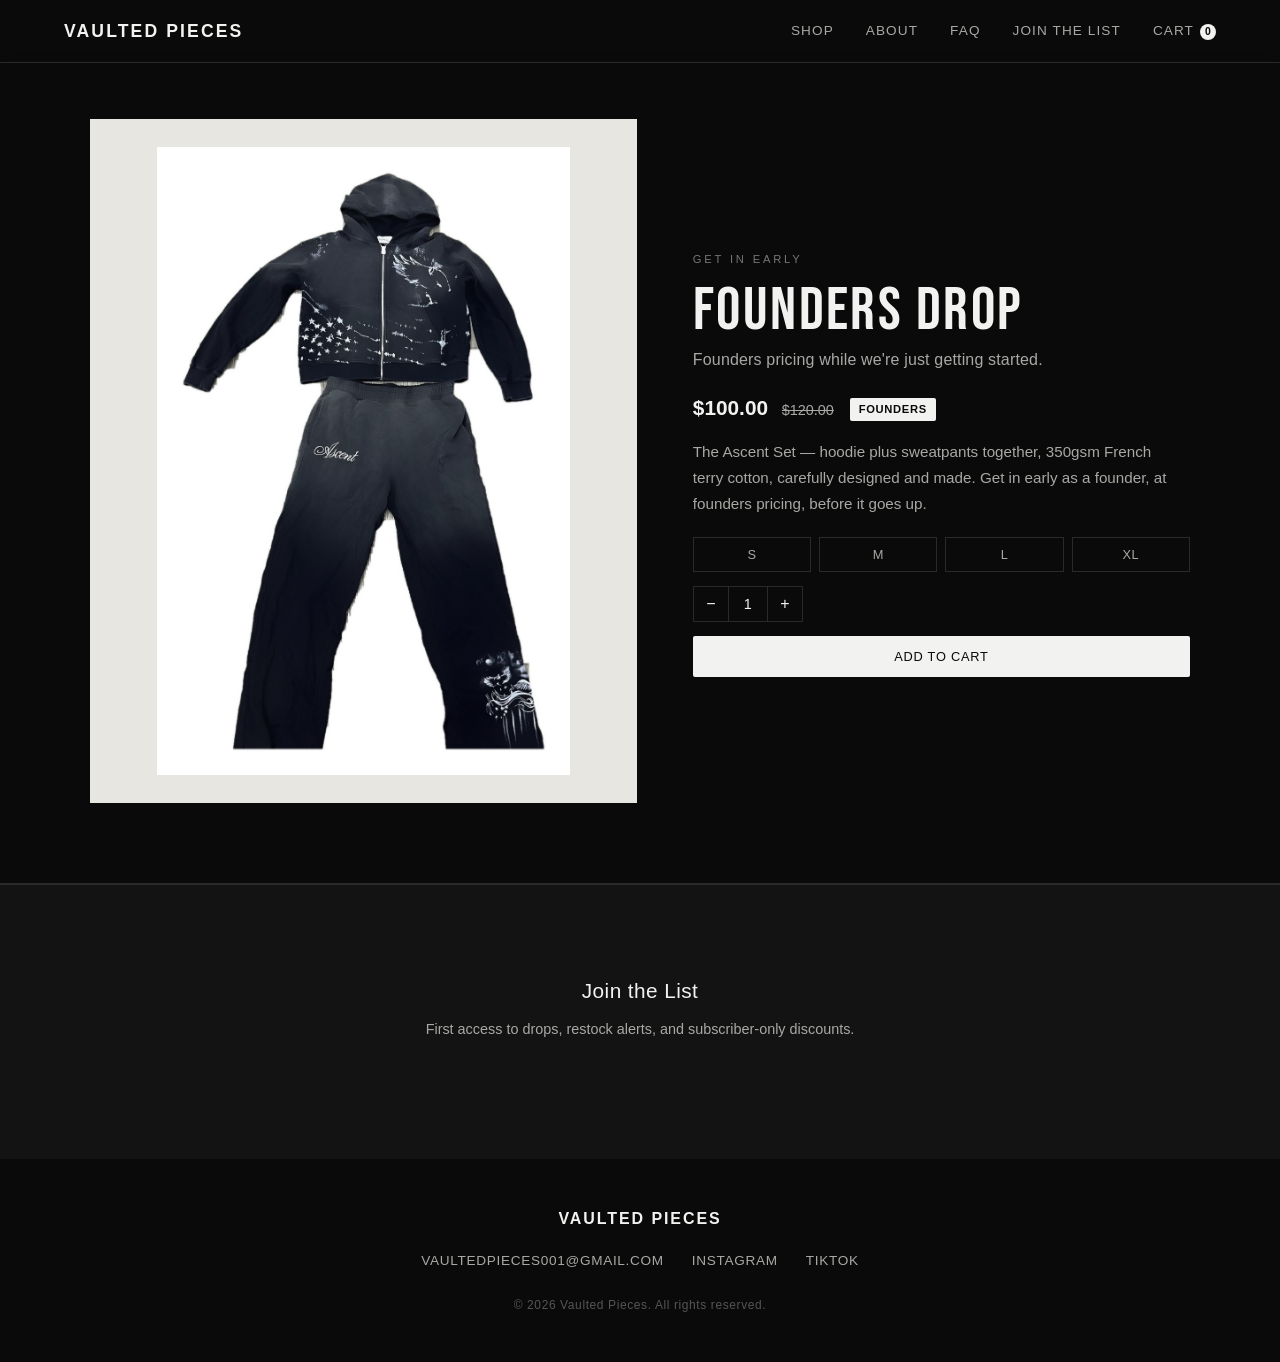
==== index.html @ 2cd69fd6 "Use Bebas Neue display font for the Founders Drop heading" ====
<!DOCTYPE html>
<html lang="en">
<head>
<meta charset="UTF-8">
<meta name="viewport" content="width=device-width, initial-scale=1.0">
<title>Vaulted Pieces — Midnight Drop</title>
<meta name="description" content="Founders Drop — get in early at founders pricing. The Ascent Set: hoodie plus sweatpants, 350gsm French terry cotton, carefully designed and made.">
<meta name="robots" content="noindex">
<link rel="icon" type="image/svg+xml" href="data:image/svg+xml,%3Csvg xmlns='http://www.w3.org/2000/svg' viewBox='0 0 32 32'%3E%3Crect width='32' height='32' fill='%230a0a0a'/%3E%3Ctext x='16' y='22' font-family='Helvetica,Arial,sans-serif' font-size='14' font-weight='800' fill='%23f2f2f0' text-anchor='middle'%3EVP%3C/text%3E%3C/svg%3E">
<meta property="og:type" content="website">
<meta property="og:title" content="Vaulted Pieces — Midnight Drop">
<meta property="og:description" content="Founders Drop — get in early at founders pricing. The Ascent Set: 350gsm French terry cotton.">
<meta property="og:image" content="https://vaultedpieces.org/images/midnight-set.jpg">
<meta property="og:url" content="https://vaultedpieces.org/">
<meta name="twitter:card" content="summary_large_image">
<meta name="twitter:title" content="Vaulted Pieces — Midnight Drop">
<meta name="twitter:description" content="Founders Drop — get in early at founders pricing.">
<meta name="twitter:image" content="https://vaultedpieces.org/images/midnight-set.jpg">
<link rel="preconnect" href="https://fonts.googleapis.com">
<link rel="preconnect" href="https://fonts.gstatic.com" crossorigin>
<link href="https://fonts.googleapis.com/css2?family=Bebas+Neue&display=swap" rel="stylesheet">
<link rel="stylesheet" href="style.css">
<script async type="text/javascript" src="https://static.klaviyo.com/onsite/js/klaviyo.js?company_id=Yq5fAq"></script>
</head>
<body>

<header class="site-header">
  <div class="header-inner">
    <a href="index.html" class="logo">VAULTED&nbsp;PIECES</a>
    <div class="header-right">
      <nav class="main-nav" id="mainNav">
        <a href="index.html#buy">Shop</a>
        <a href="about.html">About</a>
        <a href="faq.html">FAQ</a>
        <a href="index.html#signup">Join the List</a>
      </nav>
      <a href="cart.html" class="cart-link">Cart<span class="cart-count" id="cartCount" hidden>0</span></a>
      <button class="nav-toggle" id="navToggle" aria-label="Toggle menu">☰</button>
    </div>
  </div>
</header>

<section class="product-hero" id="buy">
  <div class="product-hero-inner">
    <div class="product-hero-image">
      <img src="images/midnight-set.jpg" alt="Founders Drop — Ascent Set">
    </div>
    <div class="product-hero-info">
      <span class="eyebrow">Get In Early</span>
      <h1>Founders Drop</h1>
      <p class="hero-sub">Founders pricing while we're just getting started.</p>
      <p class="price">$100.00 <span class="strike">$120.00</span> <span class="badge-inline">Founders</span></p>
      <p class="desc">The Ascent Set — hoodie plus sweatpants together, 350gsm French terry cotton, carefully designed and made. Get in early as a founder, at founders pricing, before it goes up.</p>
      <div class="variant-picker" data-product="midnight-set">
        <div class="size-options">
          <button type="button" class="size-btn" data-size="S">S</button>
          <button type="button" class="size-btn" data-size="M">M</button>
          <button type="button" class="size-btn" data-size="L">L</button>
          <button type="button" class="size-btn" data-size="XL">XL</button>
        </div>
        <div class="qty-picker">
          <button type="button" class="qty-btn" data-action="decrease" aria-label="Decrease quantity">−</button>
          <input type="number" class="qty-input" value="1" min="1" max="10" readonly>
          <button type="button" class="qty-btn" data-action="increase" aria-label="Increase quantity">+</button>
        </div>
        <button type="button" class="btn btn-shop add-cart-btn">Add to Cart</button>
      </div>
    </div>
  </div>
</section>

<section class="signup" id="signup">
  <div class="signup-inner">
    <h2>Join the List</h2>
    <p>First access to drops, restock alerts, and subscriber-only discounts.</p>
  </div>
</section>

<footer class="site-footer" id="contact">
  <div class="footer-inner">
    <div class="footer-brand">VAULTED PIECES</div>
    <div class="footer-links">
      <a href="mailto:vaultedpieces001@gmail.com">vaultedpieces001@gmail.com</a>
      <a href="https://instagram.com/vaulted.pieces" target="_blank" rel="noopener">Instagram</a>
      <a href="https://tiktok.com/@vaulted1pieces" target="_blank" rel="noopener">TikTok</a>
    </div>
    <p class="footer-note">© 2026 Vaulted Pieces. All rights reserved.</p>
  </div>
</footer>

<script src="script.js"></script>
</body>
</html>
---- style.css ----
:root {
  --bg: #0a0a0a;
  --bg-alt: #131313;
  --fg: #f2f2f0;
  --fg-dim: #a8a8a4;
  --line: #2a2a2a;
  --accent: #ffffff;
}

* { margin: 0; padding: 0; box-sizing: border-box; }

/* Password gate + launch countdown */
.gate-overlay {
  position: fixed;
  inset: 0;
  z-index: 9999;
  background: var(--bg);
  display: flex;
  align-items: center;
  justify-content: center;
  padding: 24px;
}

.gate-modal {
  max-width: 420px;
  width: 100%;
  text-align: center;
}

.gate-logo {
  font-weight: 800;
  letter-spacing: 0.12em;
  font-size: 1.1rem;
  color: var(--fg);
  margin-bottom: 40px;
}

.gate-eyebrow {
  font-size: 0.7rem;
  letter-spacing: 0.25em;
  text-transform: uppercase;
  color: #777;
  margin-bottom: 20px;
}

.gate-countdown {
  display: flex;
  justify-content: center;
  gap: 20px;
  margin-bottom: 40px;
}

.gate-countdown > div {
  display: flex;
  flex-direction: column;
  align-items: center;
}

.gate-countdown span {
  font-size: 2rem;
  font-weight: 500;
  color: var(--fg);
  font-variant-numeric: tabular-nums;
}

.gate-countdown small {
  font-size: 0.7rem;
  letter-spacing: 0.08em;
  text-transform: uppercase;
  color: #777;
  margin-top: 4px;
}

.gate-form {
  display: flex;
  gap: 12px;
}

.gate-form input {
  flex: 1;
  background: transparent;
  border: 1px solid var(--line);
  color: var(--fg);
  padding: 13px 16px;
  font-size: 0.9rem;
  font-family: inherit;
}

.gate-form input:focus {
  outline: none;
  border-color: #666;
}

.gate-form .btn-primary { margin-top: 0; white-space: nowrap; }

.gate-error {
  margin-top: 16px;
  font-size: 0.85rem;
  color: #e5484d;
}

@media (max-width: 480px) {
  .gate-countdown { gap: 12px; }
  .gate-countdown span { font-size: 1.5rem; }
  .gate-form { flex-direction: column; }
}

html { scroll-behavior: smooth; }

body {
  background: var(--bg);
  color: var(--fg);
  font-family: 'Helvetica Neue', Arial, sans-serif;
  line-height: 1.5;
}

a { color: inherit; text-decoration: none; }

img { max-width: 100%; display: block; }

/* Header */
.site-header {
  position: sticky;
  top: 0;
  z-index: 100;
  background: rgba(10, 10, 10, 0.9);
  backdrop-filter: blur(6px);
  border-bottom: 1px solid var(--line);
}

.header-inner {
  max-width: 1200px;
  margin: 0 auto;
  padding: 18px 24px;
  display: flex;
  align-items: center;
  justify-content: space-between;
}

.logo {
  font-weight: 800;
  letter-spacing: 0.12em;
  font-size: 1.1rem;
}

.header-right {
  display: flex;
  align-items: center;
  gap: 32px;
}

.main-nav {
  display: flex;
  gap: 32px;
}

.main-nav a {
  font-size: 0.85rem;
  letter-spacing: 0.08em;
  text-transform: uppercase;
  color: var(--fg-dim);
  transition: color 0.2s ease;
}

.main-nav a:hover { color: var(--fg); }

.cart-link {
  position: relative;
  font-size: 0.85rem;
  letter-spacing: 0.08em;
  text-transform: uppercase;
  color: var(--fg-dim);
  transition: color 0.2s ease;
}

.cart-link:hover { color: var(--fg); }

.cart-count {
  display: inline-flex;
  align-items: center;
  justify-content: center;
  min-width: 16px;
  height: 16px;
  padding: 0 4px;
  margin-left: 6px;
  border-radius: 50%;
  background: var(--fg);
  color: #0a0a0a;
  font-size: 0.65rem;
  font-weight: 700;
  letter-spacing: 0;
  text-transform: none;
}

.nav-toggle {
  display: none;
  background: none;
  border: none;
  color: var(--fg);
  font-size: 1.4rem;
  cursor: pointer;
}

/* Hero */
.eyebrow {
  display: inline-block;
  font-size: 0.7rem;
  letter-spacing: 0.25em;
  text-transform: uppercase;
  color: #777;
  margin-bottom: 14px;
}

.hero-sub {
  margin-top: 6px;
  margin-bottom: 20px;
  color: var(--fg-dim);
  font-size: 1rem;
  letter-spacing: 0.01em;
}

.btn {
  display: inline-block;
  padding: 13px 30px;
  font-size: 0.8rem;
  letter-spacing: 0.06em;
  text-transform: uppercase;
  font-weight: 500;
  border-radius: 2px;
  cursor: pointer;
  transition: transform 0.15s ease, opacity 0.15s ease;
}

.btn:hover { transform: translateY(-2px); }

.btn-primary {
  background: var(--accent);
  color: #0a0a0a;
  margin-top: 32px;
}

.btn-shop {
  background: transparent;
  border: 1px solid var(--fg);
  color: var(--fg);
  width: 100%;
  text-align: center;
  margin-top: 20px;
}

.btn-shop:hover { background: var(--fg); color: #0a0a0a; }

/* Shop section */
.shop {
  max-width: 1200px;
  margin: 0 auto;
  padding: 100px 24px;
}

.product-grid {
  display: grid;
  grid-template-columns: repeat(auto-fit, minmax(300px, 1fr));
  gap: 32px;
}

.product-card {
  background: var(--bg-alt);
  border: 1px solid var(--line);
  display: flex;
  flex-direction: column;
  position: relative;
  transition: border-color 0.2s ease;
}

.product-card:hover { border-color: #4a4a4a; }

.product-card.featured { border-color: #555; }

.product-image {
  aspect-ratio: 4 / 5;
  background: #e8e6e1;
  display: flex;
  align-items: center;
  justify-content: center;
  border-bottom: 1px solid var(--line);
  overflow: hidden;
  padding: 20px;
}

.product-image img {
  width: 100%;
  height: 100%;
  object-fit: contain;
}

.product-info {
  padding: 24px;
  display: flex;
  flex-direction: column;
  flex: 1;
}

.badge {
  position: absolute;
  top: 16px;
  right: 16px;
  background: var(--fg);
  color: #0a0a0a;
  font-size: 0.7rem;
  font-weight: 800;
  letter-spacing: 0.06em;
  text-transform: uppercase;
  padding: 4px 10px;
  border-radius: 2px;
}

.product-info h3 {
  font-size: 1.05rem;
  letter-spacing: 0.01em;
  font-weight: 500;
  margin-bottom: 8px;
}

.price {
  font-size: 1rem;
  font-weight: 500;
  margin-bottom: 12px;
}

.price .strike {
  font-size: 0.9rem;
  font-weight: 400;
  color: var(--fg-dim);
  text-decoration: line-through;
  margin-left: 8px;
}

.desc {
  color: var(--fg-dim);
  font-size: 0.9rem;
  flex: 1;
}

.sizes {
  margin-top: 16px;
  font-size: 0.8rem;
  letter-spacing: 0.08em;
  text-transform: uppercase;
  color: var(--fg-dim);
}

/* Variant picker (size + quantity + buy) */
.variant-picker {
  margin-top: 20px;
}

.size-options {
  display: flex;
  gap: 8px;
  margin-bottom: 14px;
}

.size-btn {
  flex: 1;
  padding: 9px 0;
  background: transparent;
  border: 1px solid var(--line);
  color: var(--fg-dim);
  font-family: inherit;
  font-size: 0.8rem;
  letter-spacing: 0.04em;
  cursor: pointer;
  transition: border-color 0.15s ease, color 0.15s ease, background 0.15s ease;
}

.size-btn:hover { border-color: #666; color: var(--fg); }

.size-btn.active {
  background: var(--fg);
  border-color: var(--fg);
  color: #0a0a0a;
}

.qty-picker {
  display: flex;
  align-items: center;
  border: 1px solid var(--line);
  width: fit-content;
  margin-bottom: 14px;
}

.qty-btn {
  background: transparent;
  border: none;
  color: var(--fg);
  width: 34px;
  height: 34px;
  font-size: 1rem;
  cursor: pointer;
  font-family: inherit;
}

.qty-btn:hover { background: rgba(255,255,255,0.06); }

.qty-input {
  width: 40px;
  text-align: center;
  background: transparent;
  border: none;
  border-left: 1px solid var(--line);
  border-right: 1px solid var(--line);
  color: var(--fg);
  font-family: inherit;
  font-size: 0.9rem;
  height: 34px;
  -moz-appearance: textfield;
}

.qty-input::-webkit-outer-spin-button,
.qty-input::-webkit-inner-spin-button {
  -webkit-appearance: none;
  margin: 0;
}

.add-cart-btn {
  width: 100%;
  border: none;
  background: var(--fg);
  color: #0a0a0a;
  font-family: inherit;
  margin-top: 0;
}

.add-cart-btn:hover { background: #d8d8d5; }

.add-cart-btn.is-disabled {
  opacity: 0.5;
  cursor: not-allowed;
}

.variant-status {
  margin-top: 10px;
  font-size: 0.8rem;
  color: #999;
}

/* Page header (Shop / About / FAQ) */
.page-head {
  max-width: 1200px;
  margin: 0 auto;
  padding: 72px 24px 40px;
  text-align: center;
}

.page-head h1 {
  font-size: 1.8rem;
  font-weight: 500;
  letter-spacing: 0.03em;
}

.page-head p {
  color: #777;
  margin-top: 10px;
  font-size: 0.85rem;
}

/* Product hero (home) — the buy box, front and center */
.product-hero {
  border-bottom: 1px solid var(--line);
  padding: 56px 24px 80px;
}

.product-hero-inner {
  max-width: 1100px;
  margin: 0 auto;
  display: grid;
  grid-template-columns: 1.1fr 1fr;
  gap: 56px;
  align-items: center;
}

.product-hero-image {
  aspect-ratio: 4 / 5;
  background: #e8e6e1;
  display: flex;
  align-items: center;
  justify-content: center;
  padding: 28px;
}

.product-hero-image img {
  width: 100%;
  height: 100%;
  object-fit: contain;
}

.product-hero-info {
  position: relative;
}

.product-hero-info h1 {
  font-family: 'Bebas Neue', 'Helvetica Neue', Arial, sans-serif;
  font-size: clamp(2.6rem, 6vw, 3.8rem);
  font-weight: 400;
  letter-spacing: 0.04em;
  line-height: 1;
}

.product-hero-info .price {
  font-size: 1.3rem;
  font-weight: 600;
}

.badge-inline {
  display: inline-block;
  background: var(--fg);
  color: #0a0a0a;
  font-size: 0.7rem;
  font-weight: 800;
  letter-spacing: 0.06em;
  text-transform: uppercase;
  padding: 3px 9px;
  border-radius: 2px;
  margin-left: 10px;
  vertical-align: middle;
}

.product-hero-info .desc {
  color: var(--fg-dim);
  font-size: 0.95rem;
  line-height: 1.7;
  margin: 16px 0 8px;
  max-width: 480px;
}

.btn-link {
  display: inline-block;
  margin-top: 16px;
  font-size: 0.85rem;
  color: var(--fg-dim);
  letter-spacing: 0.02em;
  border-bottom: 1px solid var(--line);
  padding-bottom: 2px;
}

.btn-link:hover { color: var(--fg); border-color: var(--fg); }

/* SMS Signup */
.signup {
  border-top: 1px solid var(--line);
  background: var(--bg-alt);
  padding: 90px 24px;
  text-align: center;
}

.signup-inner {
  max-width: 480px;
  margin: 0 auto;
}

.signup h2 {
  font-size: 1.3rem;
  font-weight: 500;
  letter-spacing: 0.02em;
  margin-bottom: 12px;
}

.signup > .signup-inner > p {
  color: var(--fg-dim);
  font-size: 0.9rem;
  line-height: 1.6;
  margin-bottom: 28px;
}

/* About page */
.about-page {
  padding: 20px 24px 100px;
}

.about-inner {
  max-width: 640px;
  margin: 0 auto;
}

.about-inner p {
  color: var(--fg-dim);
  font-size: 1rem;
  line-height: 1.8;
  margin-bottom: 20px;
}

.about-inner p:last-child { margin-bottom: 0; }

/* FAQ page */
.faq-page {
  padding: 20px 24px 100px;
}

.faq-inner {
  max-width: 680px;
  margin: 0 auto;
}

.faq-item {
  border-bottom: 1px solid var(--line);
  padding: 20px 0;
}

.faq-item summary {
  cursor: pointer;
  font-size: 0.95rem;
  font-weight: 500;
  list-style: none;
  position: relative;
  padding-right: 24px;
}

.faq-item summary::-webkit-details-marker { display: none; }

.faq-item summary::after {
  content: "+";
  position: absolute;
  right: 0;
  top: 0;
  color: var(--fg-dim);
}

.faq-item[open] summary::after { content: "–"; }

.faq-item p {
  color: var(--fg-dim);
  font-size: 0.9rem;
  line-height: 1.7;
  margin-top: 14px;
}

/* Cart page */
.cart-page {
  max-width: 800px;
  margin: 0 auto;
  padding: 20px 24px 100px;
}

.cart-empty {
  text-align: center;
  padding: 60px 24px;
  color: var(--fg-dim);
}

.cart-empty p { margin-bottom: 16px; }

.cart-items {
  display: flex;
  flex-direction: column;
  gap: 24px;
  margin-bottom: 32px;
}

.cart-item {
  display: grid;
  grid-template-columns: 100px 1fr auto;
  gap: 20px;
  align-items: start;
  border-bottom: 1px solid var(--line);
  padding-bottom: 24px;
}

.cart-item-image {
  width: 100px;
  aspect-ratio: 4 / 5;
  object-fit: contain;
  background: #e8e6e1;
}

.cart-item-info h3 {
  font-size: 1rem;
  font-weight: 500;
  margin-bottom: 6px;
}

.cart-item-size {
  font-size: 0.85rem;
  color: var(--fg-dim);
  margin-bottom: 4px;
}

.cart-item-price {
  font-size: 0.9rem;
  color: var(--fg-dim);
  margin-bottom: 12px;
}

.cart-item-info .qty-picker {
  margin-bottom: 12px;
}

.cart-remove {
  background: none;
  border: none;
  color: #777;
  font-size: 0.8rem;
  text-decoration: underline;
  cursor: pointer;
  font-family: inherit;
  padding: 0;
}

.cart-remove:hover { color: var(--fg); }

.cart-item-total {
  font-size: 0.95rem;
  font-weight: 500;
  white-space: nowrap;
}

.cart-summary {
  text-align: right;
  border-top: 1px solid var(--line);
  padding-top: 24px;
}

.cart-subtotal {
  font-size: 1.1rem;
  font-weight: 500;
  margin-bottom: 16px;
}

.cart-summary .btn-primary {
  margin-top: 0;
}

@media (max-width: 560px) {
  .cart-item {
    grid-template-columns: 80px 1fr;
  }

  .cart-item-total {
    grid-column: 2;
  }
}

/* Footer */
.site-footer {
  padding: 48px 24px;
}

.footer-inner {
  max-width: 1200px;
  margin: 0 auto;
  text-align: center;
}

.footer-brand {
  font-weight: 800;
  letter-spacing: 0.12em;
  margin-bottom: 20px;
}

.footer-links {
  display: flex;
  justify-content: center;
  gap: 28px;
  margin-bottom: 24px;
  font-size: 0.85rem;
  letter-spacing: 0.05em;
  text-transform: uppercase;
  color: var(--fg-dim);
}

.footer-links a:hover { color: var(--fg); }

.footer-note {
  color: #555;
  font-size: 0.75rem;
  letter-spacing: 0.05em;
}

/* Responsive */
@media (max-width: 720px) {
  .nav-toggle { display: block; }

  .header-right { gap: 16px; }

  .main-nav {
    position: absolute;
    top: 100%;
    left: 0;
    right: 0;
    background: var(--bg);
    border-bottom: 1px solid var(--line);
    flex-direction: column;
    padding: 16px 24px;
    gap: 16px;
    display: none;
  }

  .main-nav.open { display: flex; }

  .product-hero {
    padding: 24px 16px 40px;
  }

  .product-hero-inner {
    grid-template-columns: 1fr;
    gap: 20px;
  }

  .product-hero-image {
    max-width: 240px;
    margin: 0 auto;
    padding: 16px;
  }

  .product-hero-info h1 {
    font-size: 1.6rem;
  }

  .product-hero-info .price {
    font-size: 1.1rem;
  }

  .product-hero-info .desc {
    font-size: 0.85rem;
    margin: 10px 0 4px;
  }

  .size-btn {
    padding: 14px 0;
  }

  .qty-btn {
    width: 40px;
    height: 40px;
  }

  .qty-input {
    height: 40px;
  }
}
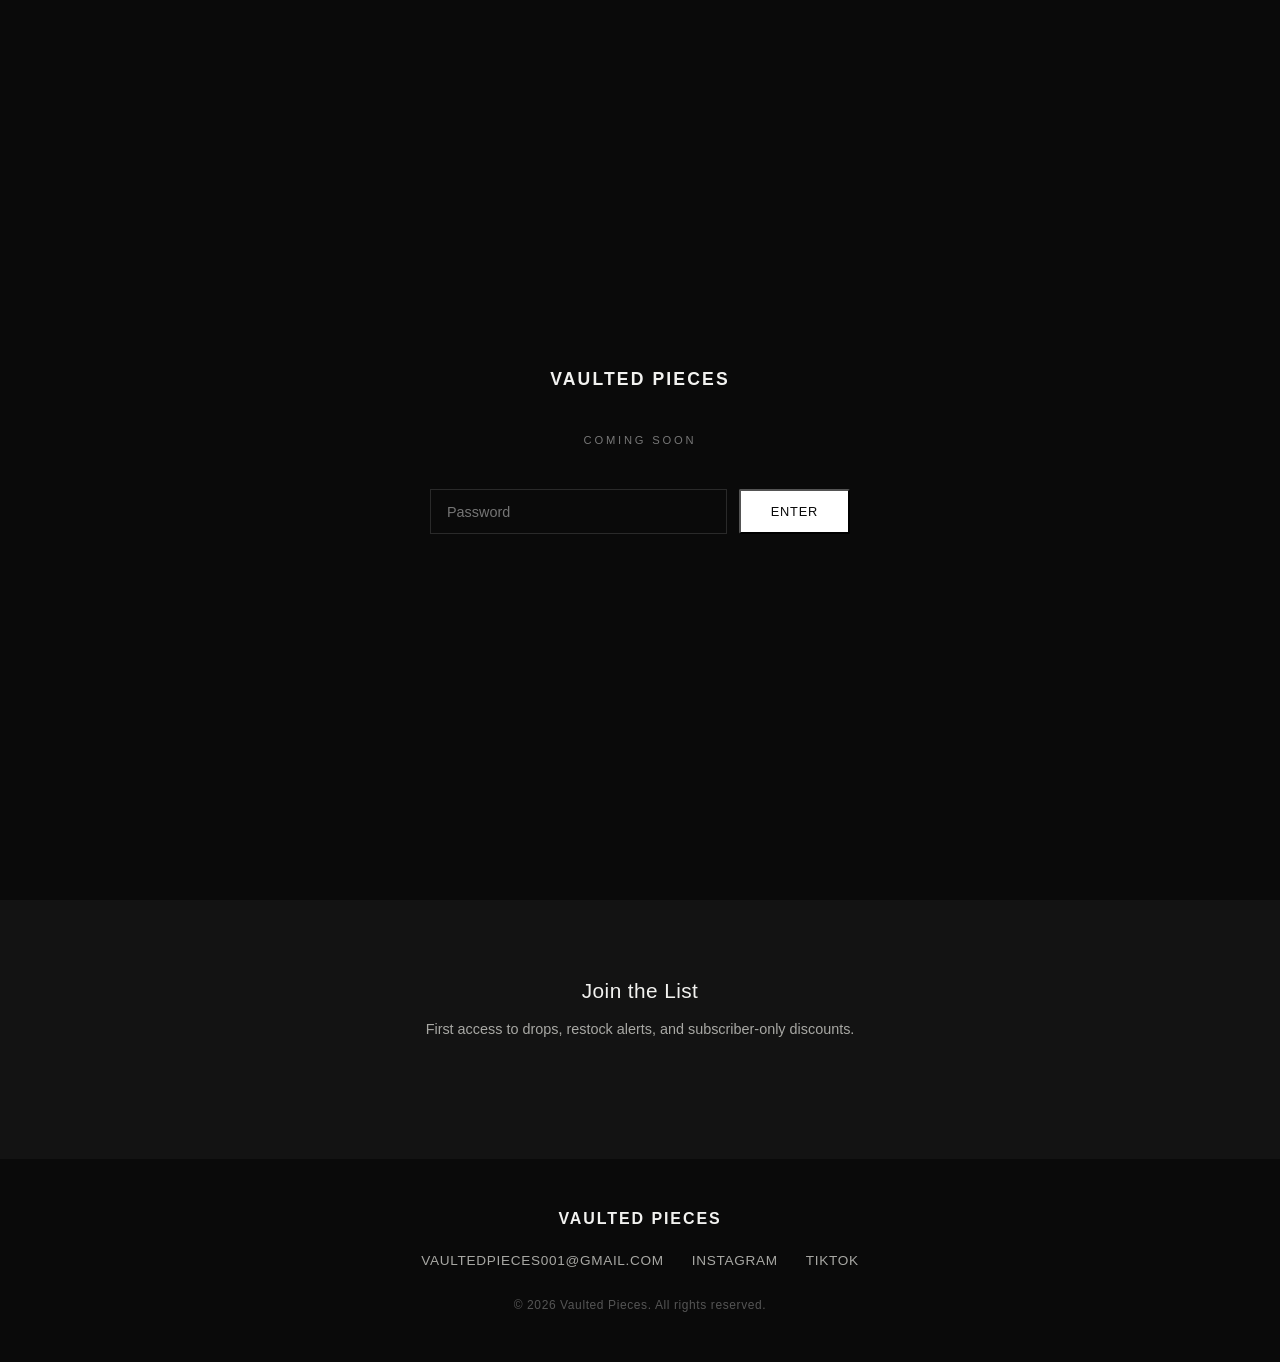
==== commit 94e2c03f: "Price update ($120/$140); QoL polish: cart badge bump, add-to-cart feedback, continue-shopping link," ====
--- a/index.html
+++ b/index.html
@@ -3,6 +3,7 @@
 <head>
 <meta charset="UTF-8">
 <meta name="viewport" content="width=device-width, initial-scale=1.0">
+<meta name="theme-color" content="#0a0a0a">
 <title>Vaulted Pieces — Midnight Drop</title>
 <meta name="description" content="Founders Drop — get in early at founders pricing. The Ascent Set: hoodie plus sweatpants, 350gsm French terry cotton, carefully designed and made.">
 <meta name="robots" content="noindex">
@@ -49,7 +50,7 @@
       <span class="eyebrow">Get In Early</span>
       <h1>Founders Drop</h1>
       <p class="hero-sub">Founders pricing while we're just getting started.</p>
-      <p class="price">$100.00 <span class="strike">$120.00</span> <span class="badge-inline">Founders</span></p>
+      <p class="price">$120.00 <span class="strike">$140.00</span> <span class="badge-inline">Founders</span></p>
       <p class="desc">The Ascent Set — hoodie plus sweatpants together, 350gsm French terry cotton, carefully designed and made. Get in early as a founder, at founders pricing, before it goes up.</p>
       <div class="variant-picker" data-product="midnight-set">
         <div class="size-options">
--- a/style.css
+++ b/style.css
@@ -9,6 +9,11 @@
 
 * { margin: 0; padding: 0; box-sizing: border-box; }
 
+:focus-visible {
+  outline: 2px solid var(--fg);
+  outline-offset: 2px;
+}
+
 /* Password gate + launch countdown */
 .gate-overlay {
   position: fixed;
@@ -40,35 +45,7 @@
   letter-spacing: 0.25em;
   text-transform: uppercase;
   color: #777;
-  margin-bottom: 20px;
-}
-
-.gate-countdown {
-  display: flex;
-  justify-content: center;
-  gap: 20px;
   margin-bottom: 40px;
-}
-
-.gate-countdown > div {
-  display: flex;
-  flex-direction: column;
-  align-items: center;
-}
-
-.gate-countdown span {
-  font-size: 2rem;
-  font-weight: 500;
-  color: var(--fg);
-  font-variant-numeric: tabular-nums;
-}
-
-.gate-countdown small {
-  font-size: 0.7rem;
-  letter-spacing: 0.08em;
-  text-transform: uppercase;
-  color: #777;
-  margin-top: 4px;
 }
 
 .gate-form {
@@ -97,11 +74,15 @@
   margin-top: 16px;
   font-size: 0.85rem;
   color: #e5484d;
+  animation: fadeIn 0.2s ease;
+}
+
+@keyframes fadeIn {
+  from { opacity: 0; }
+  to { opacity: 1; }
 }
 
 @media (max-width: 480px) {
-  .gate-countdown { gap: 12px; }
-  .gate-countdown span { font-size: 1.5rem; }
   .gate-form { flex-direction: column; }
 }
 
@@ -192,6 +173,16 @@
   text-transform: none;
 }
 
+.cart-count.bump {
+  animation: cartBump 0.35s ease;
+}
+
+@keyframes cartBump {
+  0% { transform: scale(1); }
+  40% { transform: scale(1.4); }
+  100% { transform: scale(1); }
+}
+
 .nav-toggle {
   display: none;
   background: none;
@@ -429,9 +420,15 @@
   color: #0a0a0a;
   font-family: inherit;
   margin-top: 0;
+  transition: background 0.15s ease, opacity 0.15s ease;
 }
 
 .add-cart-btn:hover { background: #d8d8d5; }
+
+.add-cart-btn.is-added {
+  background: #4ade80;
+  color: #0a0a0a;
+}
 
 .add-cart-btn.is-disabled {
   opacity: 0.5;
@@ -729,6 +726,11 @@
   margin-top: 0;
 }
 
+.cart-continue {
+  display: block;
+  margin-top: 16px;
+}
+
 @media (max-width: 560px) {
   .cart-item {
     grid-template-columns: 80px 1fr;
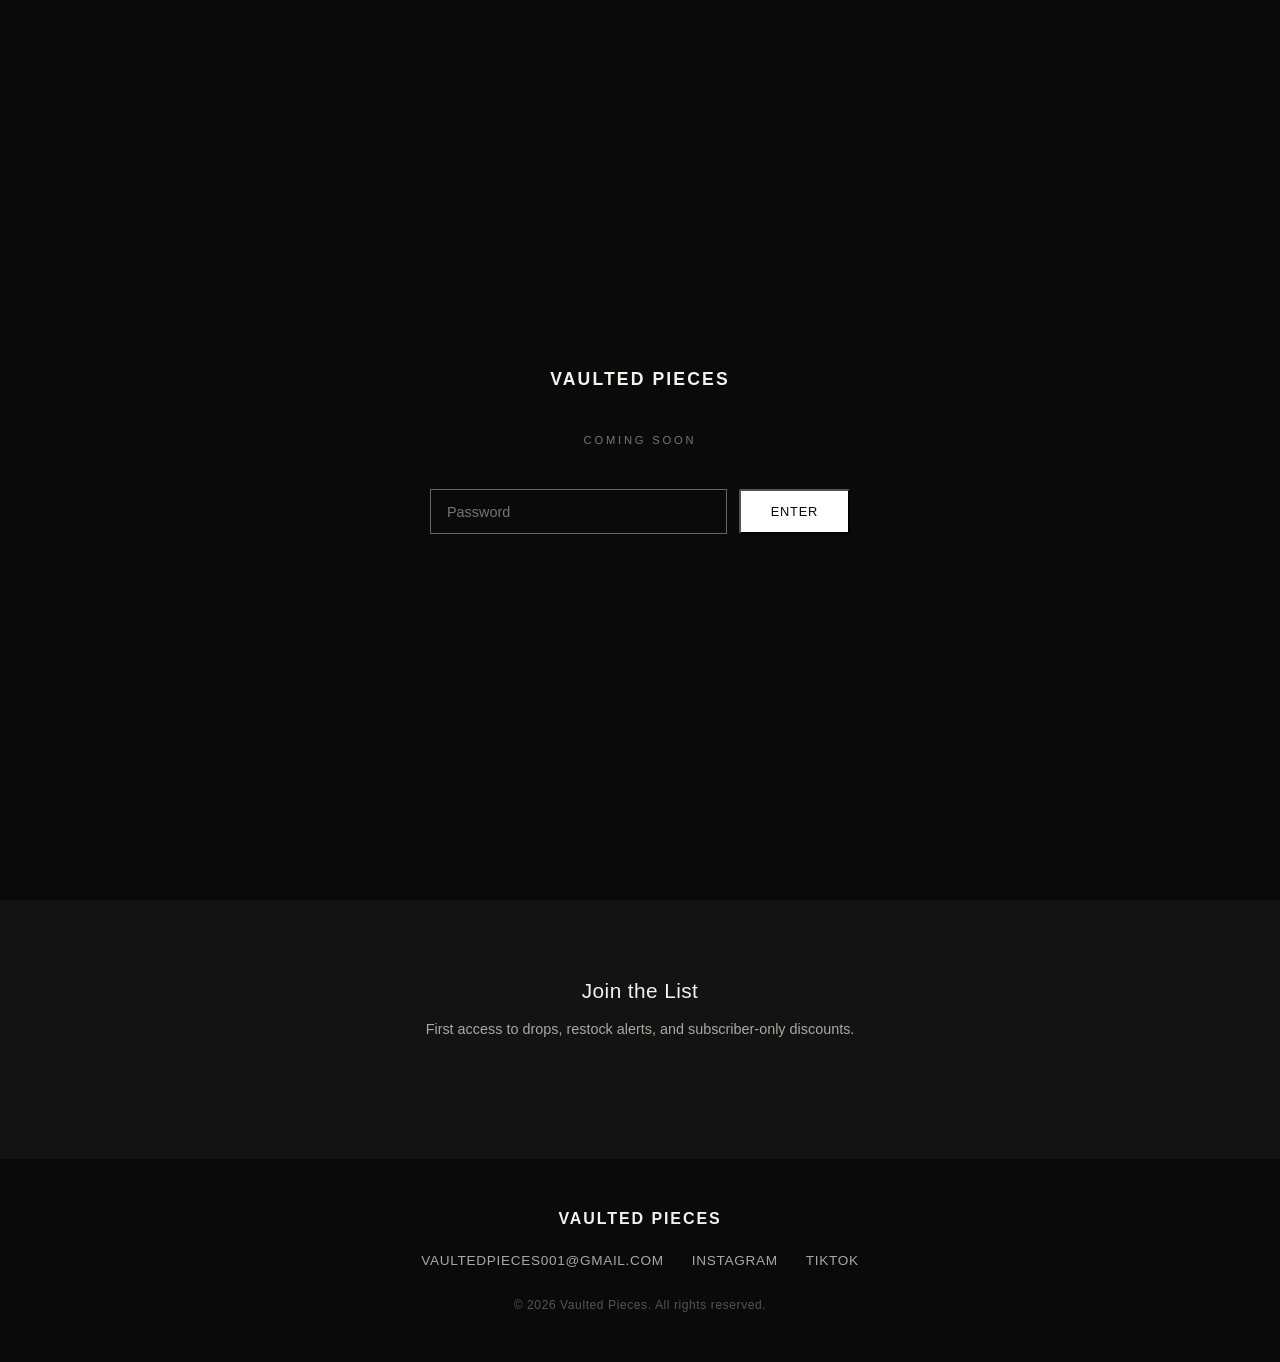
==== commit 289188cc: "More QoL: localStorage resilience, qty button disabled states, cart item links, trust line, skip-to-" ====
--- a/index.html
+++ b/index.html
@@ -24,6 +24,7 @@
 <script async type="text/javascript" src="https://static.klaviyo.com/onsite/js/klaviyo.js?company_id=Yq5fAq"></script>
 </head>
 <body>
+<a href="#buy" class="skip-link">Skip to content</a>
 
 <header class="site-header">
   <div class="header-inner">
@@ -61,10 +62,11 @@
         </div>
         <div class="qty-picker">
           <button type="button" class="qty-btn" data-action="decrease" aria-label="Decrease quantity">−</button>
-          <input type="number" class="qty-input" value="1" min="1" max="10" readonly>
+          <input type="number" class="qty-input" value="1" min="1" max="10" readonly aria-label="Quantity">
           <button type="button" class="qty-btn" data-action="increase" aria-label="Increase quantity">+</button>
         </div>
         <button type="button" class="btn btn-shop add-cart-btn">Add to Cart</button>
+        <p class="trust-line">🔒 Secure checkout via Shopify</p>
       </div>
     </div>
   </div>
--- a/style.css
+++ b/style.css
@@ -12,6 +12,33 @@
 :focus-visible {
   outline: 2px solid var(--fg);
   outline-offset: 2px;
+}
+
+@media (prefers-reduced-motion: reduce) {
+  *, *::before, *::after {
+    animation-duration: 0.001ms !important;
+    animation-iteration-count: 1 !important;
+    transition-duration: 0.001ms !important;
+    scroll-behavior: auto !important;
+  }
+}
+
+.skip-link {
+  position: absolute;
+  top: -100px;
+  left: 16px;
+  z-index: 10000;
+  background: var(--fg);
+  color: #0a0a0a;
+  padding: 10px 18px;
+  font-size: 0.85rem;
+  font-weight: 600;
+  text-decoration: none;
+  transition: top 0.15s ease;
+}
+
+.skip-link:focus {
+  top: 16px;
 }
 
 /* Password gate + launch countdown */
@@ -393,6 +420,12 @@
 
 .qty-btn:hover { background: rgba(255,255,255,0.06); }
 
+.qty-btn:disabled {
+  opacity: 0.3;
+  cursor: not-allowed;
+  background: transparent;
+}
+
 .qty-input {
   width: 40px;
   text-align: center;
@@ -430,6 +463,13 @@
   color: #0a0a0a;
 }
 
+.trust-line {
+  margin-top: 12px;
+  text-align: center;
+  font-size: 0.75rem;
+  color: #777;
+}
+
 .add-cart-btn.is-disabled {
   opacity: 0.5;
   cursor: not-allowed;
@@ -669,10 +709,18 @@
   background: #e8e6e1;
 }
 
+.cart-item-link {
+  display: block;
+  color: inherit;
+}
+
+.cart-item-link:hover h3 { color: var(--fg-dim); }
+
 .cart-item-info h3 {
   font-size: 1rem;
   font-weight: 500;
   margin-bottom: 6px;
+  transition: color 0.15s ease;
 }
 
 .cart-item-size {
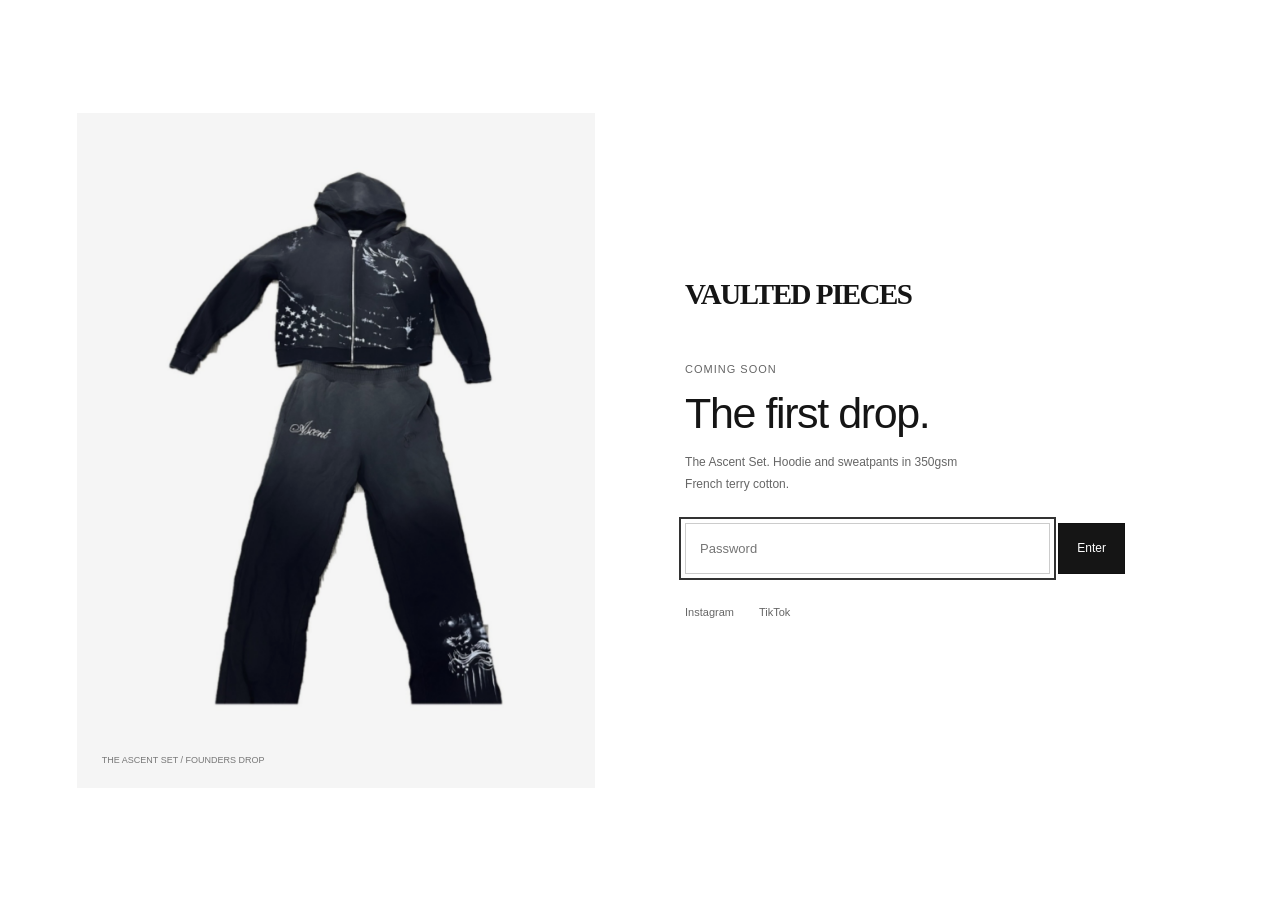
==== commit 7e759dbe: "Redesign all storefront pages and preserve prelaunch password gate" ====
--- a/index.html
+++ b/index.html
@@ -3,94 +3,73 @@
 <head>
 <meta charset="UTF-8">
 <meta name="viewport" content="width=device-width, initial-scale=1.0">
-<meta name="theme-color" content="#0a0a0a">
-<title>Vaulted Pieces — Midnight Drop</title>
+<meta name="theme-color" content="#ffffff">
+<title>The Ascent Set — Vaulted Pieces</title>
 <meta name="description" content="Founders Drop — get in early at founders pricing. The Ascent Set: hoodie plus sweatpants, 350gsm French terry cotton, carefully designed and made.">
 <meta name="robots" content="noindex">
 <link rel="icon" type="image/svg+xml" href="data:image/svg+xml,%3Csvg xmlns='http://www.w3.org/2000/svg' viewBox='0 0 32 32'%3E%3Crect width='32' height='32' fill='%230a0a0a'/%3E%3Ctext x='16' y='22' font-family='Helvetica,Arial,sans-serif' font-size='14' font-weight='800' fill='%23f2f2f0' text-anchor='middle'%3EVP%3C/text%3E%3C/svg%3E">
 <meta property="og:type" content="website">
-<meta property="og:title" content="Vaulted Pieces — Midnight Drop">
+<meta property="og:title" content="The Ascent Set — Vaulted Pieces">
 <meta property="og:description" content="Founders Drop — get in early at founders pricing. The Ascent Set: 350gsm French terry cotton.">
 <meta property="og:image" content="https://vaultedpieces.org/images/midnight-set.jpg">
 <meta property="og:url" content="https://vaultedpieces.org/">
 <meta name="twitter:card" content="summary_large_image">
-<meta name="twitter:title" content="Vaulted Pieces — Midnight Drop">
+<meta name="twitter:title" content="The Ascent Set — Vaulted Pieces">
 <meta name="twitter:description" content="Founders Drop — get in early at founders pricing.">
 <meta name="twitter:image" content="https://vaultedpieces.org/images/midnight-set.jpg">
-<link rel="preconnect" href="https://fonts.googleapis.com">
-<link rel="preconnect" href="https://fonts.gstatic.com" crossorigin>
-<link href="https://fonts.googleapis.com/css2?family=Bebas+Neue&display=swap" rel="stylesheet">
 <link rel="stylesheet" href="style.css">
+
 <script async type="text/javascript" src="https://static.klaviyo.com/onsite/js/klaviyo.js?company_id=Yq5fAq"></script>
+<style>html:not(.site-unlocked) body > :not(.gate-overlay):not(noscript){display:none!important}</style>
 </head>
-<body>
-<a href="#buy" class="skip-link">Skip to content</a>
-
-<header class="site-header">
-  <div class="header-inner">
-    <a href="index.html" class="logo">VAULTED&nbsp;PIECES</a>
-    <div class="header-right">
-      <nav class="main-nav" id="mainNav">
-        <a href="index.html#buy">Shop</a>
-        <a href="about.html">About</a>
-        <a href="faq.html">FAQ</a>
-        <a href="index.html#signup">Join the List</a>
-      </nav>
-      <a href="cart.html" class="cart-link">Cart<span class="cart-count" id="cartCount" hidden>0</span></a>
-      <button class="nav-toggle" id="navToggle" aria-label="Toggle menu">☰</button>
-    </div>
-  </div>
-</header>
-
-<section class="product-hero" id="buy">
-  <div class="product-hero-inner">
-    <div class="product-hero-image">
-      <img src="images/midnight-set.jpg" alt="Founders Drop — Ascent Set">
-    </div>
-    <div class="product-hero-info">
-      <span class="eyebrow">Get In Early</span>
-      <h1>Founders Drop</h1>
-      <p class="hero-sub">Founders pricing while we're just getting started.</p>
-      <p class="price">$120.00 <span class="strike">$140.00</span> <span class="badge-inline">Founders</span></p>
-      <p class="desc">The Ascent Set — hoodie plus sweatpants together, 350gsm French terry cotton, carefully designed and made. Get in early as a founder, at founders pricing, before it goes up.</p>
-      <div class="variant-picker" data-product="midnight-set">
-        <div class="size-options">
-          <button type="button" class="size-btn" data-size="S">S</button>
-          <button type="button" class="size-btn" data-size="M">M</button>
-          <button type="button" class="size-btn" data-size="L">L</button>
-          <button type="button" class="size-btn" data-size="XL">XL</button>
-        </div>
-        <div class="qty-picker">
-          <button type="button" class="qty-btn" data-action="decrease" aria-label="Decrease quantity">−</button>
-          <input type="number" class="qty-input" value="1" min="1" max="10" readonly aria-label="Quantity">
-          <button type="button" class="qty-btn" data-action="increase" aria-label="Increase quantity">+</button>
-        </div>
-        <button type="button" class="btn btn-shop add-cart-btn">Add to Cart</button>
-        <p class="trust-line">🔒 Secure checkout via Shopify</p>
-      </div>
-    </div>
-  </div>
+<body class="home">
+<noscript><div style="padding:80px 24px;text-align:center;font-family:Arial,sans-serif"><h1>VAULTED PIECES</h1><p>Coming soon. Enable JavaScript to enter the site password.</p></div></noscript><a href="#buy" class="skip-link">Skip to product</a><div class="announcement">Founders drop <span aria-hidden="true">—</span> The complete Ascent Set, $120</div>
+<header class="site-header"><div class="header-inner">
+ <button class="nav-toggle" id="navToggle" aria-label="Open menu" aria-controls="mainNav" aria-expanded="false"><span></span><span></span></button>
+ <nav class="main-nav" id="mainNav" aria-label="Main navigation"><a href="shop.html">Shop</a><a href="about.html">About</a><a href="faq.html">Help</a></nav>
+ <a href="index.html" class="logo" aria-label="Vaulted Pieces home">VAULTED PIECES</a>
+ <a href="cart.html" class="cart-link" data-open-bag>Bag <span aria-hidden="true">(</span><span id="cartCount">0</span><span aria-hidden="true">)</span></a>
+</div></header>
+<main id="main-content">
+<section class="product" id="buy" aria-labelledby="productTitle">
+ <div class="product-breadcrumb">Founders drop <span>/</span> Ascent</div>
+ <div class="mobile-product-title"><span>The Ascent Set</span><span>$120</span></div>
+ <div class="product-gallery" aria-label="Ascent Set photos">
+   <div class="gallery-track" id="galleryTrack">
+     <button class="gallery-image" data-zoom="images/midnight-set.jpg" data-photo-alt="Ascent Set, front view" aria-label="Zoom front view of the Ascent Set"><img src="images/midnight-set.jpg" alt="Front of the charcoal Ascent hoodie and sweatpants with white wing and star graphics" width="933" height="1420" fetchpriority="high"><span class="image-corner">Front</span><span class="zoom-icon" aria-hidden="true">+</span></button>
+     <button class="gallery-image" data-zoom="images/midnight-sweatpants.jpg" data-photo-alt="Ascent Set, back view" aria-label="Zoom back view of the Ascent Set"><img src="images/midnight-sweatpants.jpg" alt="Back of the Ascent Set showing the VP pocket monogram and leg graphic" width="1038" height="1460" loading="eager"><span class="image-corner">Back</span><span class="zoom-icon" aria-hidden="true">+</span></button>
+   </div>
+   <div class="gallery-nav"><div><button class="gallery-dot active" data-gallery-index="0" aria-label="Show front photo" aria-pressed="true"></button><button class="gallery-dot" data-gallery-index="1" aria-label="Show back photo" aria-pressed="false"></button></div><span>Tap image to zoom</span></div>
+ </div>
+ <div class="product-info">
+   <p class="eyebrow">Founders drop</p><h1 id="productTitle">The Ascent Set</h1>
+   <p class="product-subtitle">Zip hoodie &amp; sweatpants</p>
+   <div class="price-line"><span>$120.00</span><s aria-label="Regular price 140 dollars">$140.00</s><span class="price-note">Founders price</span></div>
+   <p class="product-description">A full zip hoodie and matching sweatpants in 350gsm French terry cotton. Wing and star graphics, Ascent embroidery, and the VP monogram.</p>
+   <p class="color-label"><span class="color-swatch" aria-hidden="true"></span>Midnight <span>/ Charcoal</span></p>
+   <div class="variant-picker" data-product="midnight-set" id="sizePicker">
+     <div class="picker-label"><span>Size <strong id="selectedSize"></strong></span><button type="button" class="text-button" id="sizeHelp">Sizing help</button></div>
+     <div class="size-options" role="group" aria-label="Select set size"><button type="button" class="size-btn" data-size="S" aria-pressed="false">S</button><button type="button" class="size-btn" data-size="M" aria-pressed="false">M</button><button type="button" class="size-btn" data-size="L" aria-pressed="false">L</button><button type="button" class="size-btn" data-size="XL" aria-pressed="false">XL</button></div>
+     <p class="set-note">One size selection for both pieces.</p>
+     <div class="purchase-row"><div class="qty-picker" role="group" aria-label="Quantity"><button class="qty-btn" data-action="decrease" aria-label="Decrease quantity">−</button><input class="qty-input" type="number" min="1" max="10" value="1" readonly aria-label="Quantity"><button class="qty-btn" data-action="increase" aria-label="Increase quantity">+</button></div><button class="add-cart-btn" type="button">Add to bag <span>— $120</span></button></div>
+     <p class="variant-status" role="status" hidden></p>
+     <p class="checkout-note">Secure checkout through Shopify</p>
+   </div>
+   <div class="product-facts">
+     <details open><summary>Product details</summary><ul><li>Hoodie and sweatpants included</li><li>350gsm French terry cotton</li><li>Original wing, star, and cloud graphics</li><li>Embroidered detailing and VP monogram</li></ul></details>
+     <details><summary>Care instructions</summary><p>Wash cold, inside out. Avoid high heat when drying.</p></details>
+     <details><summary>Ordering &amp; returns</summary><p>All sales are final. If your order arrives damaged or incorrect, email <a href="mailto:vaultedpieces001@gmail.com">vaultedpieces001@gmail.com</a>.</p><p>For delivery questions before ordering, <a href="mailto:vaultedpieces001@gmail.com?subject=Ascent%20Set%20delivery%20question">get in touch</a>.</p></details>
+   </div>
+ </div>
 </section>
-
-<section class="signup" id="signup">
-  <div class="signup-inner">
-    <h2>Join the List</h2>
-    <p>First access to drops, restock alerts, and subscriber-only discounts.</p>
-  </div>
-</section>
-
-<footer class="site-footer" id="contact">
-  <div class="footer-inner">
-    <div class="footer-brand">VAULTED PIECES</div>
-    <div class="footer-links">
-      <a href="mailto:vaultedpieces001@gmail.com">vaultedpieces001@gmail.com</a>
-      <a href="https://instagram.com/vaulted.pieces" target="_blank" rel="noopener">Instagram</a>
-      <a href="https://tiktok.com/@vaulted1pieces" target="_blank" rel="noopener">TikTok</a>
-    </div>
-    <p class="footer-note">© 2026 Vaulted Pieces. All rights reserved.</p>
-  </div>
-</footer>
-
-<script src="script.js"></script>
-</body>
-</html>
+<section class="detail-section" aria-labelledby="detailTitle"><div class="section-heading"><h2 id="detailTitle">A closer look</h2><span>The Ascent Set</span></div><div class="detail-grid">
+ <figure><button class="detail-photo detail-wing" data-zoom="images/midnight-set.jpg" data-photo-alt="Ascent Set front: wing and star artwork" aria-label="Inspect wing and star artwork"><img src="images/midnight-set.jpg" alt="Close-up view of the white wing and star artwork on the hoodie" loading="lazy"></button><figcaption><span>01 / The artwork</span><p>Wings, stars, and clouds across the set.</p></figcaption></figure>
+ <figure><button class="detail-photo detail-ascent" data-zoom="images/midnight-set.jpg" data-photo-alt="Ascent Set front: embroidered Ascent lettering" aria-label="Inspect Ascent embroidery"><img src="images/midnight-set.jpg" alt="Close-up view of the embroidered Ascent lettering on the sweatpants" loading="lazy"></button><figcaption><span>02 / The embroidery</span><p>Ascent lettering. Finished in thread.</p></figcaption></figure>
+ <figure><button class="detail-photo detail-monogram" data-zoom="images/midnight-sweatpants.jpg" data-photo-alt="Ascent Set back: VP monogram" aria-label="Inspect the VP monogram"><img src="images/midnight-sweatpants.jpg" alt="Close-up view of the VP monogram on the back pocket" loading="lazy"></button><figcaption><span>03 / The signature</span><p>The VP monogram on the back pocket.</p></figcaption></figure>
+</div></section>
+<section class="founder-note"><span>A note from the founder</span><div><p>“This is a small, independent drop, and it's just the beginning.”</p><a href="about.html">Read the story</a></div></section>
+</main>
+<div class="mobile-buy" id="mobileBuy" hidden><div>The Ascent Set <span>$120.00</span></div><button id="mobileBuyButton">Select size</button></div>
+<dialog class="image-dialog" id="imageDialog" aria-label="Enlarged product photo"><div class="zoom-heading"><p id="zoomCaption">The Ascent Set</p><button class="close-button" data-close-dialog aria-label="Close photo">×</button></div><div class="zoom-scroll"><img id="zoomImage" alt=""></div><p class="zoom-hint">Scroll to inspect the full photo</p></dialog>
+<dialog class="help-dialog" id="sizeDialog" aria-labelledby="sizeTitle"><div class="drawer-heading"><h2 id="sizeTitle">Sizing help</h2><button class="close-button" data-close-dialog aria-label="Close sizing help">×</button></div><div class="help-body"><p>The Ascent Set is available in S, M, L, and XL. The selected size applies to both the hoodie and sweatpants.</p><p>Need help choosing? Contact us before you order. All sales are final.</p><a class="btn-primary" href="mailto:vaultedpieces001@gmail.com?subject=Ascent%20Set%20sizing%20help">Ask about sizing</a></div></dialog>
+<footer class="site-footer" id="signup"><div class="footer-main"><div><a href="index.html" class="logo">VAULTED PIECES</a><p>Independent clothing. The first drop.</p></div><nav aria-label="Customer care"><span>Customer care</span><a href="faq.html">Ordering &amp; care</a><a href="contact.html">Contact</a><a href="about.html">About the brand</a></nav><nav aria-label="Social"><span>Follow along</span><a href="https://instagram.com/vaulted.pieces" target="_blank" rel="noopener">Instagram ↗</a><a href="https://tiktok.com/@vaulted1pieces" target="_blank" rel="noopener">TikTok ↗</a></nav></div><div class="footer-bottom"><span>© 2026 Vaulted Pieces</span><span>USD / $</span></div></footer><dialog class="bag-drawer" id="bagDrawer" aria-labelledby="bagTitle"><div class="drawer-heading"><h2 id="bagTitle">Your bag <span id="drawerCount"></span></h2><button class="close-button" data-close-dialog aria-label="Close bag">×</button></div><div id="drawerContents"></div></dialog><script src="script.js"></script></body></html>
--- a/style.css
+++ b/style.css
@@ -1,889 +1,29 @@
-:root {
-  --bg: #0a0a0a;
-  --bg-alt: #131313;
-  --fg: #f2f2f0;
-  --fg-dim: #a8a8a4;
-  --line: #2a2a2a;
-  --accent: #ffffff;
-}
-
-* { margin: 0; padding: 0; box-sizing: border-box; }
-
-:focus-visible {
-  outline: 2px solid var(--fg);
-  outline-offset: 2px;
-}
-
-@media (prefers-reduced-motion: reduce) {
-  *, *::before, *::after {
-    animation-duration: 0.001ms !important;
-    animation-iteration-count: 1 !important;
-    transition-duration: 0.001ms !important;
-    scroll-behavior: auto !important;
-  }
-}
-
-.skip-link {
-  position: absolute;
-  top: -100px;
-  left: 16px;
-  z-index: 10000;
-  background: var(--fg);
-  color: #0a0a0a;
-  padding: 10px 18px;
-  font-size: 0.85rem;
-  font-weight: 600;
-  text-decoration: none;
-  transition: top 0.15s ease;
-}
-
-.skip-link:focus {
-  top: 16px;
-}
-
-/* Password gate + launch countdown */
-.gate-overlay {
-  position: fixed;
-  inset: 0;
-  z-index: 9999;
-  background: var(--bg);
-  display: flex;
-  align-items: center;
-  justify-content: center;
-  padding: 24px;
-}
-
-.gate-modal {
-  max-width: 420px;
-  width: 100%;
-  text-align: center;
-}
-
-.gate-logo {
-  font-weight: 800;
-  letter-spacing: 0.12em;
-  font-size: 1.1rem;
-  color: var(--fg);
-  margin-bottom: 40px;
-}
-
-.gate-eyebrow {
-  font-size: 0.7rem;
-  letter-spacing: 0.25em;
-  text-transform: uppercase;
-  color: #777;
-  margin-bottom: 40px;
-}
-
-.gate-form {
-  display: flex;
-  gap: 12px;
-}
-
-.gate-form input {
-  flex: 1;
-  background: transparent;
-  border: 1px solid var(--line);
-  color: var(--fg);
-  padding: 13px 16px;
-  font-size: 0.9rem;
-  font-family: inherit;
-}
-
-.gate-form input:focus {
-  outline: none;
-  border-color: #666;
-}
-
-.gate-form .btn-primary { margin-top: 0; white-space: nowrap; }
-
-.gate-error {
-  margin-top: 16px;
-  font-size: 0.85rem;
-  color: #e5484d;
-  animation: fadeIn 0.2s ease;
-}
-
-@keyframes fadeIn {
-  from { opacity: 0; }
-  to { opacity: 1; }
-}
-
-@media (max-width: 480px) {
-  .gate-form { flex-direction: column; }
-}
-
-html { scroll-behavior: smooth; }
-
-body {
-  background: var(--bg);
-  color: var(--fg);
-  font-family: 'Helvetica Neue', Arial, sans-serif;
-  line-height: 1.5;
-}
-
-a { color: inherit; text-decoration: none; }
-
-img { max-width: 100%; display: block; }
-
-/* Header */
-.site-header {
-  position: sticky;
-  top: 0;
-  z-index: 100;
-  background: rgba(10, 10, 10, 0.9);
-  backdrop-filter: blur(6px);
-  border-bottom: 1px solid var(--line);
-}
-
-.header-inner {
-  max-width: 1200px;
-  margin: 0 auto;
-  padding: 18px 24px;
-  display: flex;
-  align-items: center;
-  justify-content: space-between;
-}
-
-.logo {
-  font-weight: 800;
-  letter-spacing: 0.12em;
-  font-size: 1.1rem;
-}
-
-.header-right {
-  display: flex;
-  align-items: center;
-  gap: 32px;
-}
-
-.main-nav {
-  display: flex;
-  gap: 32px;
-}
-
-.main-nav a {
-  font-size: 0.85rem;
-  letter-spacing: 0.08em;
-  text-transform: uppercase;
-  color: var(--fg-dim);
-  transition: color 0.2s ease;
-}
-
-.main-nav a:hover { color: var(--fg); }
-
-.cart-link {
-  position: relative;
-  font-size: 0.85rem;
-  letter-spacing: 0.08em;
-  text-transform: uppercase;
-  color: var(--fg-dim);
-  transition: color 0.2s ease;
-}
-
-.cart-link:hover { color: var(--fg); }
-
-.cart-count {
-  display: inline-flex;
-  align-items: center;
-  justify-content: center;
-  min-width: 16px;
-  height: 16px;
-  padding: 0 4px;
-  margin-left: 6px;
-  border-radius: 50%;
-  background: var(--fg);
-  color: #0a0a0a;
-  font-size: 0.65rem;
-  font-weight: 700;
-  letter-spacing: 0;
-  text-transform: none;
-}
-
-.cart-count.bump {
-  animation: cartBump 0.35s ease;
-}
-
-@keyframes cartBump {
-  0% { transform: scale(1); }
-  40% { transform: scale(1.4); }
-  100% { transform: scale(1); }
-}
-
-.nav-toggle {
-  display: none;
-  background: none;
-  border: none;
-  color: var(--fg);
-  font-size: 1.4rem;
-  cursor: pointer;
-}
-
-/* Hero */
-.eyebrow {
-  display: inline-block;
-  font-size: 0.7rem;
-  letter-spacing: 0.25em;
-  text-transform: uppercase;
-  color: #777;
-  margin-bottom: 14px;
-}
-
-.hero-sub {
-  margin-top: 6px;
-  margin-bottom: 20px;
-  color: var(--fg-dim);
-  font-size: 1rem;
-  letter-spacing: 0.01em;
-}
-
-.btn {
-  display: inline-block;
-  padding: 13px 30px;
-  font-size: 0.8rem;
-  letter-spacing: 0.06em;
-  text-transform: uppercase;
-  font-weight: 500;
-  border-radius: 2px;
-  cursor: pointer;
-  transition: transform 0.15s ease, opacity 0.15s ease;
-}
-
-.btn:hover { transform: translateY(-2px); }
-
-.btn-primary {
-  background: var(--accent);
-  color: #0a0a0a;
-  margin-top: 32px;
-}
-
-.btn-shop {
-  background: transparent;
-  border: 1px solid var(--fg);
-  color: var(--fg);
-  width: 100%;
-  text-align: center;
-  margin-top: 20px;
-}
-
-.btn-shop:hover { background: var(--fg); color: #0a0a0a; }
-
-/* Shop section */
-.shop {
-  max-width: 1200px;
-  margin: 0 auto;
-  padding: 100px 24px;
-}
-
-.product-grid {
-  display: grid;
-  grid-template-columns: repeat(auto-fit, minmax(300px, 1fr));
-  gap: 32px;
-}
-
-.product-card {
-  background: var(--bg-alt);
-  border: 1px solid var(--line);
-  display: flex;
-  flex-direction: column;
-  position: relative;
-  transition: border-color 0.2s ease;
-}
-
-.product-card:hover { border-color: #4a4a4a; }
-
-.product-card.featured { border-color: #555; }
-
-.product-image {
-  aspect-ratio: 4 / 5;
-  background: #e8e6e1;
-  display: flex;
-  align-items: center;
-  justify-content: center;
-  border-bottom: 1px solid var(--line);
-  overflow: hidden;
-  padding: 20px;
-}
-
-.product-image img {
-  width: 100%;
-  height: 100%;
-  object-fit: contain;
-}
-
-.product-info {
-  padding: 24px;
-  display: flex;
-  flex-direction: column;
-  flex: 1;
-}
-
-.badge {
-  position: absolute;
-  top: 16px;
-  right: 16px;
-  background: var(--fg);
-  color: #0a0a0a;
-  font-size: 0.7rem;
-  font-weight: 800;
-  letter-spacing: 0.06em;
-  text-transform: uppercase;
-  padding: 4px 10px;
-  border-radius: 2px;
-}
-
-.product-info h3 {
-  font-size: 1.05rem;
-  letter-spacing: 0.01em;
-  font-weight: 500;
-  margin-bottom: 8px;
-}
-
-.price {
-  font-size: 1rem;
-  font-weight: 500;
-  margin-bottom: 12px;
-}
-
-.price .strike {
-  font-size: 0.9rem;
-  font-weight: 400;
-  color: var(--fg-dim);
-  text-decoration: line-through;
-  margin-left: 8px;
-}
-
-.desc {
-  color: var(--fg-dim);
-  font-size: 0.9rem;
-  flex: 1;
-}
-
-.sizes {
-  margin-top: 16px;
-  font-size: 0.8rem;
-  letter-spacing: 0.08em;
-  text-transform: uppercase;
-  color: var(--fg-dim);
-}
-
-/* Variant picker (size + quantity + buy) */
-.variant-picker {
-  margin-top: 20px;
-}
-
-.size-options {
-  display: flex;
-  gap: 8px;
-  margin-bottom: 14px;
-}
-
-.size-btn {
-  flex: 1;
-  padding: 9px 0;
-  background: transparent;
-  border: 1px solid var(--line);
-  color: var(--fg-dim);
-  font-family: inherit;
-  font-size: 0.8rem;
-  letter-spacing: 0.04em;
-  cursor: pointer;
-  transition: border-color 0.15s ease, color 0.15s ease, background 0.15s ease;
-}
-
-.size-btn:hover { border-color: #666; color: var(--fg); }
-
-.size-btn.active {
-  background: var(--fg);
-  border-color: var(--fg);
-  color: #0a0a0a;
-}
-
-.qty-picker {
-  display: flex;
-  align-items: center;
-  border: 1px solid var(--line);
-  width: fit-content;
-  margin-bottom: 14px;
-}
-
-.qty-btn {
-  background: transparent;
-  border: none;
-  color: var(--fg);
-  width: 34px;
-  height: 34px;
-  font-size: 1rem;
-  cursor: pointer;
-  font-family: inherit;
-}
-
-.qty-btn:hover { background: rgba(255,255,255,0.06); }
-
-.qty-btn:disabled {
-  opacity: 0.3;
-  cursor: not-allowed;
-  background: transparent;
-}
-
-.qty-input {
-  width: 40px;
-  text-align: center;
-  background: transparent;
-  border: none;
-  border-left: 1px solid var(--line);
-  border-right: 1px solid var(--line);
-  color: var(--fg);
-  font-family: inherit;
-  font-size: 0.9rem;
-  height: 34px;
-  -moz-appearance: textfield;
-}
-
-.qty-input::-webkit-outer-spin-button,
-.qty-input::-webkit-inner-spin-button {
-  -webkit-appearance: none;
-  margin: 0;
-}
-
-.add-cart-btn {
-  width: 100%;
-  border: none;
-  background: var(--fg);
-  color: #0a0a0a;
-  font-family: inherit;
-  margin-top: 0;
-  transition: background 0.15s ease, opacity 0.15s ease;
-}
-
-.add-cart-btn:hover { background: #d8d8d5; }
-
-.add-cart-btn.is-added {
-  background: #4ade80;
-  color: #0a0a0a;
-}
-
-.trust-line {
-  margin-top: 12px;
-  text-align: center;
-  font-size: 0.75rem;
-  color: #777;
-}
-
-.add-cart-btn.is-disabled {
-  opacity: 0.5;
-  cursor: not-allowed;
-}
-
-.variant-status {
-  margin-top: 10px;
-  font-size: 0.8rem;
-  color: #999;
-}
-
-/* Page header (Shop / About / FAQ) */
-.page-head {
-  max-width: 1200px;
-  margin: 0 auto;
-  padding: 72px 24px 40px;
-  text-align: center;
-}
-
-.page-head h1 {
-  font-size: 1.8rem;
-  font-weight: 500;
-  letter-spacing: 0.03em;
-}
-
-.page-head p {
-  color: #777;
-  margin-top: 10px;
-  font-size: 0.85rem;
-}
-
-/* Product hero (home) — the buy box, front and center */
-.product-hero {
-  border-bottom: 1px solid var(--line);
-  padding: 56px 24px 80px;
-}
-
-.product-hero-inner {
-  max-width: 1100px;
-  margin: 0 auto;
-  display: grid;
-  grid-template-columns: 1.1fr 1fr;
-  gap: 56px;
-  align-items: center;
-}
-
-.product-hero-image {
-  aspect-ratio: 4 / 5;
-  background: #e8e6e1;
-  display: flex;
-  align-items: center;
-  justify-content: center;
-  padding: 28px;
-}
-
-.product-hero-image img {
-  width: 100%;
-  height: 100%;
-  object-fit: contain;
-}
-
-.product-hero-info {
-  position: relative;
-}
-
-.product-hero-info h1 {
-  font-family: 'Bebas Neue', 'Helvetica Neue', Arial, sans-serif;
-  font-size: clamp(2.6rem, 6vw, 3.8rem);
-  font-weight: 400;
-  letter-spacing: 0.04em;
-  line-height: 1;
-}
-
-.product-hero-info .price {
-  font-size: 1.3rem;
-  font-weight: 600;
-}
-
-.badge-inline {
-  display: inline-block;
-  background: var(--fg);
-  color: #0a0a0a;
-  font-size: 0.7rem;
-  font-weight: 800;
-  letter-spacing: 0.06em;
-  text-transform: uppercase;
-  padding: 3px 9px;
-  border-radius: 2px;
-  margin-left: 10px;
-  vertical-align: middle;
-}
-
-.product-hero-info .desc {
-  color: var(--fg-dim);
-  font-size: 0.95rem;
-  line-height: 1.7;
-  margin: 16px 0 8px;
-  max-width: 480px;
-}
-
-.btn-link {
-  display: inline-block;
-  margin-top: 16px;
-  font-size: 0.85rem;
-  color: var(--fg-dim);
-  letter-spacing: 0.02em;
-  border-bottom: 1px solid var(--line);
-  padding-bottom: 2px;
-}
-
-.btn-link:hover { color: var(--fg); border-color: var(--fg); }
-
-/* SMS Signup */
-.signup {
-  border-top: 1px solid var(--line);
-  background: var(--bg-alt);
-  padding: 90px 24px;
-  text-align: center;
-}
-
-.signup-inner {
-  max-width: 480px;
-  margin: 0 auto;
-}
-
-.signup h2 {
-  font-size: 1.3rem;
-  font-weight: 500;
-  letter-spacing: 0.02em;
-  margin-bottom: 12px;
-}
-
-.signup > .signup-inner > p {
-  color: var(--fg-dim);
-  font-size: 0.9rem;
-  line-height: 1.6;
-  margin-bottom: 28px;
-}
-
-/* About page */
-.about-page {
-  padding: 20px 24px 100px;
-}
-
-.about-inner {
-  max-width: 640px;
-  margin: 0 auto;
-}
-
-.about-inner p {
-  color: var(--fg-dim);
-  font-size: 1rem;
-  line-height: 1.8;
-  margin-bottom: 20px;
-}
-
-.about-inner p:last-child { margin-bottom: 0; }
-
-/* FAQ page */
-.faq-page {
-  padding: 20px 24px 100px;
-}
-
-.faq-inner {
-  max-width: 680px;
-  margin: 0 auto;
-}
-
-.faq-item {
-  border-bottom: 1px solid var(--line);
-  padding: 20px 0;
-}
-
-.faq-item summary {
-  cursor: pointer;
-  font-size: 0.95rem;
-  font-weight: 500;
-  list-style: none;
-  position: relative;
-  padding-right: 24px;
-}
-
-.faq-item summary::-webkit-details-marker { display: none; }
-
-.faq-item summary::after {
-  content: "+";
-  position: absolute;
-  right: 0;
-  top: 0;
-  color: var(--fg-dim);
-}
-
-.faq-item[open] summary::after { content: "–"; }
-
-.faq-item p {
-  color: var(--fg-dim);
-  font-size: 0.9rem;
-  line-height: 1.7;
-  margin-top: 14px;
-}
-
-/* Cart page */
-.cart-page {
-  max-width: 800px;
-  margin: 0 auto;
-  padding: 20px 24px 100px;
-}
-
-.cart-empty {
-  text-align: center;
-  padding: 60px 24px;
-  color: var(--fg-dim);
-}
-
-.cart-empty p { margin-bottom: 16px; }
-
-.cart-items {
-  display: flex;
-  flex-direction: column;
-  gap: 24px;
-  margin-bottom: 32px;
-}
-
-.cart-item {
-  display: grid;
-  grid-template-columns: 100px 1fr auto;
-  gap: 20px;
-  align-items: start;
-  border-bottom: 1px solid var(--line);
-  padding-bottom: 24px;
-}
-
-.cart-item-image {
-  width: 100px;
-  aspect-ratio: 4 / 5;
-  object-fit: contain;
-  background: #e8e6e1;
-}
-
-.cart-item-link {
-  display: block;
-  color: inherit;
-}
-
-.cart-item-link:hover h3 { color: var(--fg-dim); }
-
-.cart-item-info h3 {
-  font-size: 1rem;
-  font-weight: 500;
-  margin-bottom: 6px;
-  transition: color 0.15s ease;
-}
-
-.cart-item-size {
-  font-size: 0.85rem;
-  color: var(--fg-dim);
-  margin-bottom: 4px;
-}
-
-.cart-item-price {
-  font-size: 0.9rem;
-  color: var(--fg-dim);
-  margin-bottom: 12px;
-}
-
-.cart-item-info .qty-picker {
-  margin-bottom: 12px;
-}
-
-.cart-remove {
-  background: none;
-  border: none;
-  color: #777;
-  font-size: 0.8rem;
-  text-decoration: underline;
-  cursor: pointer;
-  font-family: inherit;
-  padding: 0;
-}
-
-.cart-remove:hover { color: var(--fg); }
-
-.cart-item-total {
-  font-size: 0.95rem;
-  font-weight: 500;
-  white-space: nowrap;
-}
-
-.cart-summary {
-  text-align: right;
-  border-top: 1px solid var(--line);
-  padding-top: 24px;
-}
-
-.cart-subtotal {
-  font-size: 1.1rem;
-  font-weight: 500;
-  margin-bottom: 16px;
-}
-
-.cart-summary .btn-primary {
-  margin-top: 0;
-}
-
-.cart-continue {
-  display: block;
-  margin-top: 16px;
-}
-
-@media (max-width: 560px) {
-  .cart-item {
-    grid-template-columns: 80px 1fr;
-  }
-
-  .cart-item-total {
-    grid-column: 2;
-  }
-}
-
-/* Footer */
-.site-footer {
-  padding: 48px 24px;
-}
-
-.footer-inner {
-  max-width: 1200px;
-  margin: 0 auto;
-  text-align: center;
-}
-
-.footer-brand {
-  font-weight: 800;
-  letter-spacing: 0.12em;
-  margin-bottom: 20px;
-}
-
-.footer-links {
-  display: flex;
-  justify-content: center;
-  gap: 28px;
-  margin-bottom: 24px;
-  font-size: 0.85rem;
-  letter-spacing: 0.05em;
-  text-transform: uppercase;
-  color: var(--fg-dim);
-}
-
-.footer-links a:hover { color: var(--fg); }
-
-.footer-note {
-  color: #555;
-  font-size: 0.75rem;
-  letter-spacing: 0.05em;
-}
-
-/* Responsive */
-@media (max-width: 720px) {
-  .nav-toggle { display: block; }
-
-  .header-right { gap: 16px; }
-
-  .main-nav {
-    position: absolute;
-    top: 100%;
-    left: 0;
-    right: 0;
-    background: var(--bg);
-    border-bottom: 1px solid var(--line);
-    flex-direction: column;
-    padding: 16px 24px;
-    gap: 16px;
-    display: none;
-  }
-
-  .main-nav.open { display: flex; }
-
-  .product-hero {
-    padding: 24px 16px 40px;
-  }
-
-  .product-hero-inner {
-    grid-template-columns: 1fr;
-    gap: 20px;
-  }
-
-  .product-hero-image {
-    max-width: 240px;
-    margin: 0 auto;
-    padding: 16px;
-  }
-
-  .product-hero-info h1 {
-    font-size: 1.6rem;
-  }
-
-  .product-hero-info .price {
-    font-size: 1.1rem;
-  }
-
-  .product-hero-info .desc {
-    font-size: 0.85rem;
-    margin: 10px 0 4px;
-  }
-
-  .size-btn {
-    padding: 14px 0;
-  }
-
-  .qty-btn {
-    width: 40px;
-    height: 40px;
-  }
-
-  .qty-input {
-    height: 40px;
-  }
-}
+:root{--bg:#fff;--fg:#151515;--fg-dim:#666;--line:#dedede;--photo:#f5f5f5;--accent:#151515}
+*{box-sizing:border-box;margin:0;padding:0}html{scroll-behavior:smooth;scroll-padding-top:100px}body{background:var(--bg);color:var(--fg);font:13px/1.55 Arial,Helvetica,sans-serif;-webkit-font-smoothing:antialiased}a{color:inherit;text-decoration:none}button,input{font:inherit}button{color:inherit;cursor:pointer;border-radius:0}img{display:block;max-width:100%}button:disabled{cursor:not-allowed;opacity:.35}[hidden]{display:none!important}:focus-visible{outline:2px solid #333;outline-offset:4px}.skip-link{position:fixed;top:-100px;left:20px;background:#111;color:#fff;z-index:500;padding:12px}.skip-link:focus{top:10px}
+.announcement{background:#161616;color:#eee;text-align:center;font-size:11px;padding:8px 15px;letter-spacing:.15px}.announcement span{margin:0 8px}.site-header{position:sticky;top:0;z-index:20;background:#fff;border-bottom:1px solid var(--line)}.header-inner{height:90px;margin:auto;padding:0 35px;max-width:1800px;display:grid;grid-template-columns:1fr auto 1fr;align-items:center}.main-nav{display:flex;gap:26px;font-size:12px}.main-nav a:hover{text-decoration:underline;text-underline-offset:5px}.logo{font-family:Georgia,'Times New Roman',serif;font-size:29px;font-weight:700;letter-spacing:-1.6px;white-space:nowrap;line-height:1.1}.cart-link{justify-self:end;font-size:12px;display:flex;gap:4px;align-items:center;min-height:44px}.nav-toggle{display:none;border:0;background:none;width:40px;height:44px;padding:10px 6px}.nav-toggle span{display:block;height:1px;width:20px;background:#111;margin:6px 0}
+.product{display:grid;grid-template-columns:minmax(0,1fr) 365px;column-gap:42px;max-width:1800px;margin:auto;padding:24px 35px 65px}.product-breadcrumb{grid-column:1/-1;color:#666;font-size:10px;margin-bottom:25px}.product-breadcrumb span{margin:0 10px;color:#999}.mobile-product-title{display:none}.product-gallery{min-width:0}.gallery-track{display:grid;grid-template-columns:1fr 1fr;gap:5px}.gallery-image{width:100%;position:relative;border:0;background:var(--photo);padding:16px;min-width:0;cursor:zoom-in;overflow:hidden}.gallery-image img{width:100%;height:clamp(470px,45vw,760px);object-fit:contain;mix-blend-mode:multiply;transition:transform .35s}.gallery-image:hover img{transform:scale(1.025)}.image-corner{position:absolute;left:16px;bottom:14px;font-size:10px;color:#666}.zoom-icon{position:absolute;right:15px;bottom:9px;font-size:22px;font-weight:300}.gallery-nav{display:none}
+.product-info{align-self:start;position:sticky;top:118px;padding-top:10px}.eyebrow{font-size:10px;color:#666;letter-spacing:1px;text-transform:uppercase;margin-bottom:16px}.product-info h1{font-size:30px;line-height:1.12;font-weight:500;letter-spacing:-.8px}.product-subtitle{font-size:12px;color:#666;margin:9px 0 19px}.price-line{display:flex;align-items:center;gap:12px;font-size:15px}.price-line s{font-size:12px;color:#777}.price-note{margin-left:auto;color:#666;font-size:10px}.product-description{color:#555;font-size:12px;line-height:1.8;margin:23px 0}.color-label{display:flex;align-items:center;font-size:11px;gap:7px;margin-bottom:27px}.color-label>span:last-child{color:#777}.color-swatch{height:16px;width:16px;background:#303239;border:3px solid #fff;outline:1px solid #bbb;border-radius:50%;margin-right:3px}
+.picker-label{display:flex;justify-content:space-between;align-items:center;font-size:12px;margin-bottom:12px}.picker-label strong{font-weight:400;margin-left:5px}.text-button{border:0;background:none;text-decoration:underline;text-underline-offset:3px;color:#666;font-size:11px;padding:5px 0}.size-options{display:flex;gap:6px}.size-btn{flex:1;border:1px solid #c8c8c8;background:#fff;padding:13px 0;font-size:12px;transition:background .15s,border-color .15s}.size-btn:hover{border-color:#111}.size-btn.active{background:#151515;border-color:#151515;color:#fff}.set-note{font-size:10px;color:#737373;margin:9px 0 18px}.purchase-row{display:flex;gap:8px}.qty-picker{display:flex;align-items:center;border:1px solid var(--line);width:100px;flex-shrink:0}.qty-btn{border:0;background:none;width:30px;height:45px;font-size:15px}.qty-btn:hover:not(:disabled){background:#eee}.qty-input{width:38px;text-align:center;border:0;color:#111;background:transparent;appearance:textfield;-moz-appearance:textfield;font-size:12px}.qty-input::-webkit-outer-spin-button,.qty-input::-webkit-inner-spin-button{appearance:none;margin:0}.add-cart-btn,.btn-primary{border:1px solid #111;background:#151515;color:#fff;text-align:center;padding:15px 18px;font-size:12px;transition:background .15s;display:inline-block}.add-cart-btn{flex:1;white-space:nowrap}.add-cart-btn:hover,.btn-primary:hover{background:#343434}.add-cart-btn span{font-size:11px}.checkout-note{text-align:center;font-size:10px;color:#666;margin-top:11px}.variant-status{color:#8b2525;font-size:12px;margin:12px 0 0}.variant-status.success{color:#333}
+.product-facts{margin-top:25px}.product-facts details{border-top:1px solid var(--line);padding:14px 0}.product-facts summary,.faq-item summary{cursor:pointer;list-style:none;position:relative;padding-right:24px;font-size:12px}.product-facts summary::-webkit-details-marker,.faq-item summary::-webkit-details-marker{display:none}.product-facts summary:after,.faq-item summary:after{content:'+';position:absolute;right:2px}.product-facts details[open] summary:after,.faq-item[open] summary:after{content:'−'}.product-facts ul{padding:12px 0 0 14px;color:#666;font-size:11px;line-height:1.9}.product-facts p{font-size:11px;color:#666;margin-top:12px;line-height:1.8}.product-facts a{text-decoration:underline;text-underline-offset:2px;overflow-wrap:anywhere}
+.detail-section{padding:38px 35px 65px;max-width:1800px;margin:auto;border-top:1px solid var(--line)}.section-heading{display:flex;justify-content:space-between;align-items:center;margin-bottom:24px}.section-heading h2{font-weight:400;font-size:19px;letter-spacing:-.3px}.section-heading>span{font-size:10px;color:#666}.detail-grid{display:grid;grid-template-columns:1fr 1fr 1fr;gap:16px}.detail-photo{display:block;position:relative;background:#eee;border:0;width:100%;aspect-ratio:1.35;overflow:hidden;cursor:zoom-in}.detail-photo img{position:absolute;max-width:none;width:180%;height:auto;mix-blend-mode:multiply}.detail-wing img{width:180%;left:-57%;top:-55%}.detail-ascent img{width:205%;left:-35%;top:-168%}.detail-monogram img{width:235%;left:-94%;top:-170%}figcaption{padding-top:13px}figcaption>span{font-size:11px}figcaption p{font-size:11px;color:#666;margin-top:4px}
+.founder-note{border-top:1px solid var(--line);padding:45px 35px;display:grid;grid-template-columns:1fr 2fr;gap:30px;max-width:1800px;margin:auto}.founder-note>span{font-size:11px;color:#666}.founder-note>div{max-width:610px}.founder-note p{font:23px/1.5 Georgia,'Times New Roman',serif}.founder-note a{display:inline-block;font-size:11px;text-decoration:underline;text-underline-offset:4px;margin-top:18px}.site-footer{border-top:1px solid var(--line);padding:45px 35px 20px}.footer-main{display:grid;grid-template-columns:2fr 1fr 1fr;gap:30px;max-width:1730px;margin:auto}.footer-main .logo{font-size:23px}.footer-main p{font-size:11px;color:#666;margin-top:12px}.footer-main nav{display:flex;flex-direction:column;align-items:flex-start;font-size:11px;gap:9px}.footer-main nav>span{color:#777;margin-bottom:5px}.footer-main a:hover{text-decoration:underline;text-underline-offset:3px}.footer-bottom{display:flex;justify-content:space-between;font-size:10px;color:#777;max-width:1730px;margin:40px auto 0;padding-top:20px;border-top:1px solid #eee}
+.page-head{max-width:1000px;margin:auto;padding:65px 35px 35px}.page-head h1{font-size:30px;font-weight:400;letter-spacing:-.7px}.page-head p{color:#666;margin-top:12px;font-size:12px}.about-page,.faq-page,.cart-page{padding:0 35px 80px;max-width:1000px;margin:auto}.about-inner{max-width:630px}.about-inner p{font-size:14px;line-height:1.9;color:#555;margin-bottom:23px}.faq-inner{max-width:740px}.faq-item{padding:21px 0;border-bottom:1px solid var(--line)}.faq-item summary{font-size:14px}.faq-item p{font-size:12px;line-height:1.8;color:#666;margin-top:15px}.faq-item a{text-decoration:underline;overflow-wrap:anywhere}
+.cart-inner{min-height:220px}.cart-empty{padding:30px 0}.cart-empty p{font-size:16px;margin-bottom:20px}.btn-link{font-size:12px;text-decoration:underline;text-underline-offset:4px}.cart-item{display:grid;grid-template-columns:95px 1fr auto;gap:20px;border-bottom:1px solid #e6e6e6;padding:24px 0}.cart-item-image{width:95px;height:132px;object-fit:contain;background:#f5f5f5;mix-blend-mode:multiply}.cart-item-info h3{font-size:13px;font-weight:400}.cart-item-info p{font-size:11px;color:#666;margin:6px 0}.cart-item-info .qty-picker{margin-top:12px;height:36px}.cart-item-info .qty-btn{height:34px}.cart-remove{border:0;background:none;text-decoration:underline;text-underline-offset:3px;font-size:10px;color:#666;margin-top:8px;padding:4px 0}.cart-item-total{font-size:12px}.cart-summary{padding:24px 0}.cart-subtotal{display:flex;justify-content:space-between;font-size:15px;margin-bottom:6px}.cart-shipping-note{font-size:11px;color:#666;margin-bottom:20px}.cart-summary .btn-primary{width:100%}.cart-continue{display:block;text-align:center;margin-top:17px}
+dialog{color:var(--fg);border:0;background:#fff;padding:0;max-height:100dvh}dialog::backdrop{background:rgba(0,0,0,.38)}html:has(dialog[open]){overflow:hidden}.bag-drawer{inset:0 0 0 auto;width:470px;max-width:100%;height:100dvh;margin:0;padding:0 26px;overflow:auto}.drawer-heading{display:flex;align-items:center;justify-content:space-between;position:sticky;top:0;z-index:2;background:#fff;padding:23px 0;border-bottom:1px solid var(--line);gap:20px}.drawer-heading h2{font-size:19px;font-weight:400}.drawer-heading h2 span{font-size:12px;color:#666;margin-left:5px}.close-button{border:0;background:none;line-height:1;font-size:27px;font-weight:300;width:36px;height:36px}.bag-drawer .cart-summary{position:sticky;bottom:0;background:#fff;border-top:1px solid var(--line);margin-top:20px}.bag-drawer .cart-item{grid-template-columns:80px 1fr auto;gap:15px}.bag-drawer .cart-item-image{width:80px;height:115px}.image-dialog{inset:0;margin:auto;width:min(100%,1000px);height:100dvh;overflow:hidden}.zoom-heading{height:70px;display:flex;align-items:center;justify-content:space-between;padding:0 25px;border-bottom:1px solid var(--line)}.zoom-heading p{font-size:12px}.zoom-scroll{height:calc(100dvh - 105px);overflow:auto;overscroll-behavior:contain;background:#f7f7f7}.zoom-scroll img{width:100%;max-width:none;mix-blend-mode:multiply}.zoom-hint{text-align:center;height:35px;padding:9px;font-size:10px;color:#666}.help-dialog{width:440px;max-width:calc(100% - 32px);margin:auto;padding:0 25px 28px}.help-body p{font-size:13px;color:#555;margin:20px 0}.help-body .btn-primary{width:100%}.mobile-buy{display:none}
+.gate-overlay{position:fixed;inset:0;z-index:100;background:#f7f7f7;display:flex;align-items:center;justify-content:center;padding:25px}.gate-modal{width:420px;max-width:100%;text-align:center}.gate-logo{font:bold 30px/1.1 Georgia,'Times New Roman',serif;letter-spacing:-1.5px;margin-bottom:15px}.gate-eyebrow{font-size:11px;margin-bottom:35px;text-transform:uppercase;letter-spacing:1px;color:#666}.gate-form{display:flex;gap:8px}.gate-form input{border:1px solid #ccc;background:transparent;min-width:0;flex:1;padding:14px}.gate-form .btn-primary{margin:0}.gate-error{font-size:12px;color:#8b2525;margin-top:15px}.gate-social{display:flex;justify-content:center;gap:25px;margin-top:30px;font-size:11px;color:#666}
+@media(min-width:1800px){.product{grid-template-columns:minmax(0,1fr) 420px;column-gap:60px}}
+@media(max-width:1150px){.product{grid-template-columns:minmax(0,1fr) 330px;gap:25px;padding-left:24px;padding-right:24px}.gallery-track{grid-template-columns:1fr}.gallery-image img{height:570px}.gallery-image:nth-child(2){margin-top:3px}.product-info{top:110px}.header-inner{padding:0 24px}.price-note{font-size:9px}.purchase-row{gap:5px}.qty-picker{width:92px}.qty-input{width:30px}}
+@media(max-width:720px){html{scroll-padding-top:78px}.announcement{font-size:9px;padding:7px 10px}.announcement span{margin:0 3px}.header-inner{height:66px;padding:0 15px;grid-template-columns:1fr auto 1fr}.header-inner .logo{font-size:21px;letter-spacing:-1.2px}.nav-toggle{display:block;grid-column:1}.logo{grid-column:2}.cart-link{grid-column:3;font-size:11px;gap:2px}.main-nav{display:none;position:absolute;top:100%;left:0;right:0;background:#fff;padding:15px 24px 22px;flex-direction:column;gap:0;border-bottom:1px solid var(--line)}.main-nav.open{display:flex}.main-nav a{padding:12px 0;font-size:14px}.product{display:flex;flex-direction:column;padding:15px 0 32px;gap:0}.product-breadcrumb{padding:0 20px;font-size:9px;margin-bottom:17px}.mobile-product-title{display:flex;justify-content:space-between;padding:0 20px;margin-bottom:15px;font-size:14px}.mobile-product-title span:last-child{font-size:12px}.gallery-track{display:flex;gap:4px;overflow-x:auto;scroll-snap-type:x mandatory;scrollbar-width:none;overscroll-behavior-x:contain}.gallery-track::-webkit-scrollbar{display:none}.gallery-image{flex:0 0 94%;scroll-snap-align:start;padding:15px 22px}.gallery-image:nth-child(2){margin-top:0}.gallery-image img{height:410px}.gallery-image:hover img{transform:none}.image-corner{font-size:9px;left:20px;bottom:11px}.zoom-icon{bottom:6px}.gallery-nav{display:flex;align-items:center;justify-content:space-between;padding:10px 20px;font-size:9px;color:#777}.gallery-nav>div{display:flex;align-items:center}.gallery-dot{width:28px;height:28px;position:relative;border:0;background:none}.gallery-dot:after{content:'';position:absolute;left:10px;top:11px;width:5px;height:5px;background:#c9c9c9;border-radius:50%}.gallery-dot.active:after{background:#111}
+.product-info{position:static;padding:19px 20px 0}.product-info .eyebrow{font-size:9px;margin-bottom:10px}.product-info h1{font-size:27px}.product-subtitle{margin-bottom:15px}.product-description{font-size:12px;margin:20px 0}.color-label{margin-bottom:23px}.price-note{font-size:10px}.size-btn{padding:14px 0}.purchase-row{gap:8px}.qty-picker{width:100px}.qty-input{width:38px}.add-cart-btn{min-height:49px}.set-note{font-size:10px}.checkout-note{font-size:10px}.product-facts{margin-top:23px}.detail-section{padding:27px 20px 32px}.section-heading{margin-bottom:18px}.section-heading h2{font-size:18px}.section-heading>span{font-size:9px}.detail-grid{grid-template-columns:1fr;gap:25px}.detail-photo{aspect-ratio:1.4}.detail-wing img{top:-57%}.detail-ascent img{top:-174%}.detail-monogram img{top:-175%}figcaption p{font-size:11px}.founder-note{padding:30px 20px;grid-template-columns:1fr;gap:18px}.founder-note p{font-size:21px}.founder-note>span{font-size:10px}.site-footer{padding:32px 20px 100px}.footer-main{grid-template-columns:1fr 1fr;gap:30px 20px}.footer-main>div{grid-column:1/-1}.footer-main .logo{font-size:24px}.footer-main nav{font-size:11px}.footer-bottom{margin-top:30px;font-size:9px}.page-head{padding:38px 20px 25px}.page-head h1{font-size:27px}.about-page,.faq-page,.cart-page{padding:0 20px 45px}.about-inner p{font-size:13px}.faq-item summary{font-size:13px}.cart-item{grid-template-columns:75px 1fr auto;gap:12px}.cart-item-image{width:75px;height:115px}.cart-item-info h3{font-size:12px}.cart-item-total{font-size:11px}.mobile-buy{display:flex;position:fixed;z-index:15;bottom:0;left:0;right:0;align-items:center;justify-content:space-between;gap:15px;padding:12px 20px calc(12px + env(safe-area-inset-bottom));border-top:1px solid #ddd;background:#fff}.mobile-buy>div{font-size:12px}.mobile-buy>div>span{display:block;font-size:11px;color:#666;margin-top:2px}.mobile-buy button{border:0;background:#151515;color:#fff;min-width:145px;height:43px;padding:0 17px;font-size:12px}.bag-drawer{padding:0 20px}.bag-drawer .cart-item{grid-template-columns:70px 1fr auto;gap:12px}.bag-drawer .cart-item-image{width:70px;height:110px}.bag-drawer .cart-summary{padding-bottom:calc(25px + env(safe-area-inset-bottom))}.zoom-scroll img{width:180%;max-width:none}.zoom-heading{padding:0 18px}.zoom-heading p{font-size:11px}.gate-logo{font-size:27px}.gate-form{flex-direction:column}}
+.main-nav [aria-current=page]{text-decoration:underline;text-underline-offset:5px}
+.interior-heading{max-width:1500px;margin:auto;padding:55px 55px 42px}.interior-heading>p,.interior-heading>div>p{font-size:10px;color:#777;margin-bottom:15px}.interior-heading h1{font-size:44px;font-weight:400;line-height:1.15;letter-spacing:-1.4px}.interior-heading>span{display:block;color:#666;font-size:12px;margin-top:15px}
+.story-spread{max-width:1390px;margin:0 auto 65px;display:grid;grid-template-columns:1fr 1fr;gap:8%;padding:0 55px}.story-image{background:#f5f5f5;position:relative;padding:30px 30px 45px}.story-image>img{height:510px;object-fit:contain;mix-blend-mode:multiply;margin:auto}.story-image figcaption{position:absolute;bottom:16px;left:22px;color:#666;font-size:10px}.story-copy{padding:40px 0;max-width:480px}.story-copy h2,.construction h2{font:34px/1.2 Georgia,serif;letter-spacing:-.8px;margin-bottom:25px}.story-copy>p:not(.eyebrow),.construction p:not(.eyebrow){font-size:13px;color:#555;line-height:1.9;margin-bottom:18px}.story-copy .btn-primary{margin-top:14px}.construction{max-width:1280px;margin:auto;padding:45px 55px 60px;border-top:1px solid #ddd;display:grid;grid-template-columns:1fr 1fr;gap:8%}.construction h2{font-size:30px}
+.help-layout{display:grid;grid-template-columns:230px 1fr;gap:70px;max-width:1390px;margin:auto;padding:0 55px 70px}.help-sidebar{align-self:start;position:sticky;top:125px}.help-sidebar nav{display:flex;flex-direction:column;gap:17px;font-size:12px}.help-sidebar nav a{width:fit-content}.help-sidebar a:hover{text-decoration:underline;text-underline-offset:4px}.help-sidebar>div{margin-top:40px;border-top:1px solid #ddd;padding-top:20px;font-size:11px}.help-sidebar>div>p{color:#777;margin-bottom:8px}.help-sections section{scroll-margin-top:120px;margin-bottom:36px}.help-sections h2{font-size:20px;font-weight:400;padding:15px 0;border-bottom:1px solid #222}.help-sections .faq-item{padding:18px 0}.help-sections .faq-item summary{font-size:13px}.help-sections .faq-item p{font-size:12px;margin-top:13px;max-width:650px}
+.bag-page-heading{position:relative;max-width:1390px}.bag-page-heading>.btn-link{position:absolute;right:55px;bottom:50px}.bag-view .cart-page{max-width:1390px;padding:0 55px 65px}.bag-view #cartInner:has(.cart-items){display:grid;grid-template-columns:minmax(0,1fr) 340px;gap:65px;align-items:start}.bag-view .cart-summary{border:1px solid #ddd;background:#fafafa;padding:25px;position:sticky;top:115px}.summary-title{font-size:14px;font-weight:400;margin-bottom:24px}.bag-view .cart-item:first-child{border-top:1px solid #ddd}.bag-view .cart-item-image{width:120px;height:175px}.bag-view .cart-item{grid-template-columns:120px 1fr auto;padding:24px 0;gap:25px}.bag-assistance{display:flex;gap:25px;flex-wrap:wrap;padding:25px 0;border-top:1px solid #ddd;margin-top:45px;font-size:11px}.bag-assistance>span{color:#777}.bag-assistance>a{text-decoration:underline;text-underline-offset:3px}.empty-bag-photo{width:200px;height:280px;object-fit:contain;background:#f5f5f5;mix-blend-mode:multiply}.cart-empty{display:flex;align-items:center;gap:50px;padding:25px 0}.cart-empty>div>p{font-size:24px;letter-spacing:-.5px}.cart-empty>div>span{display:block;font-size:12px;color:#666;margin:10px 0 25px}.bag-drawer .cart-empty{flex-direction:column;gap:20px;align-items:center;text-align:center}.bag-drawer .empty-bag-photo{width:150px;height:200px}.bag-drawer .cart-empty>div>p{font-size:20px}.bag-drawer .summary-title{display:none}.view-bag{display:block;margin-top:17px;text-align:center}.bag-view #cartInner .view-bag{display:none}
+.collection-heading{display:flex;justify-content:space-between;align-items:end}.collection-layout{display:grid;grid-template-columns:minmax(0,1.15fr) 1fr;max-width:1390px;margin:auto;gap:10%;padding:0 55px 75px}.collection-photo{position:relative;background:#f5f5f5;padding:30px 25px 45px;overflow:hidden}.collection-photo img{height:560px;width:100%;object-fit:contain;mix-blend-mode:multiply;transition:opacity .25s}.collection-photo .collection-back{position:absolute;inset:30px 25px auto;width:calc(100% - 50px);opacity:0}.collection-product:hover .collection-front{opacity:0}.collection-product:hover .collection-back{opacity:1}.collection-photo>span{position:absolute;bottom:15px;right:20px;font-size:10px}.collection-caption{display:flex;justify-content:space-between;gap:15px;padding-top:16px;font-size:12px}.collection-caption h2{font-size:14px;font-weight:400}.collection-caption p{font-size:11px;color:#777;margin-top:5px}.collection-caption s{color:#888;margin-left:8px}.collection-note{align-self:center;max-width:360px}.collection-note h2{font-size:45px;font-weight:400;letter-spacing:-1.6px;line-height:1.12;margin-bottom:27px}.collection-note>p:not(.eyebrow){font-size:13px;line-height:1.8;color:#666;margin-bottom:20px}.collection-note>.btn-primary{display:block;max-width:250px;margin-top:28px}.collection-note>.btn-link{display:block;margin-top:22px}
+.contact-layout{display:grid;grid-template-columns:1.5fr 1fr;gap:12%;max-width:1390px;margin:auto;padding:20px 55px 100px}.contact-email{font-size:clamp(22px,3vw,40px);line-height:1.3;letter-spacing:-1px}.contact-primary>p:not(.eyebrow){max-width:410px;color:#666;font-size:12px;margin:25px 0;line-height:1.8}.contact-topics{display:flex;flex-direction:column;gap:15px;font-size:12px;margin-top:30px}.contact-layout aside{border-left:1px solid #ddd;padding-left:45px}.contact-layout h2{font-size:15px;font-weight:400;margin-bottom:15px}.contact-layout aside p{color:#666;font-size:12px;line-height:1.8;margin-bottom:18px}.contact-social{border-top:1px solid #ddd;margin-top:35px;padding-top:25px}.contact-social>a{display:block;font-size:12px;margin-bottom:10px}
+.not-found{max-width:1000px;margin:auto;display:grid;grid-template-columns:1fr 1fr;gap:100px;align-items:center;padding:65px 40px}.not-found h1{font-size:50px;line-height:1.1;font-weight:400;letter-spacing:-1.7px;margin-bottom:22px}.not-found>div>p:not(.eyebrow){color:#666;font-size:13px;line-height:1.8;max-width:300px}.not-found .btn-primary{display:block;width:190px;margin:30px 0 20px}.recovery-product{background:#f5f5f5;padding:25px;text-align:center}.recovery-product>img{height:350px;object-fit:contain;mix-blend-mode:multiply;margin:auto}.recovery-product>span{font-size:11px;display:block;margin-top:20px}
+.gate-overlay{display:grid;grid-template-columns:1fr 1fr;gap:8%;padding:6%;background:#fff}.gate-product{height:min(75vh,720px);background:#f5f5f5;padding:35px;position:relative}.gate-product img{height:100%;width:100%;object-fit:contain;mix-blend-mode:multiply;padding-bottom:25px}.gate-product>span{position:absolute;left:25px;bottom:20px;font-size:9px;color:#777}.gate-modal{text-align:left;width:440px}.gate-logo{font-size:29px;margin-bottom:50px}.gate-eyebrow{margin-bottom:12px}.gate-title{font-size:43px;letter-spacing:-1.4px;font-weight:400;margin-bottom:15px;line-height:1.1}.gate-description{font-size:12px;color:#666;line-height:1.8;margin-bottom:28px;max-width:310px}.gate-social{justify-content:flex-start}
+@media(max-width:1000px){.interior-heading{padding-left:30px;padding-right:30px}.story-spread,.construction,.help-layout,.collection-layout,.contact-layout{padding-left:30px;padding-right:30px;gap:35px}.story-image>img{height:420px}.story-copy{padding:20px 0}.story-copy h2{font-size:28px}.help-layout{grid-template-columns:170px 1fr}.bag-view .cart-page{padding:0 30px 50px}.bag-view #cartInner:has(.cart-items){grid-template-columns:minmax(0,1fr) 280px;gap:25px}.bag-view .cart-item{grid-template-columns:80px 1fr auto;gap:15px}.bag-view .cart-item-image{width:80px;height:130px}.bag-page-heading>.btn-link{right:30px}.collection-photo img{height:450px}.contact-layout aside{padding-left:25px}.not-found{gap:50px}.gate-title{font-size:36px}.gate-logo{font-size:24px}}
+@media(max-width:720px){.interior-heading{padding:32px 20px 28px}.interior-heading h1{font-size:34px}.interior-heading>span{font-size:11px;margin-top:12px}.story-spread{display:flex;flex-direction:column;padding:0 20px;gap:25px;margin-bottom:30px}.story-image{padding:20px 20px 40px}.story-image>img{height:370px}.story-copy{padding:0;max-width:none}.story-copy h2{font-size:30px}.story-copy .btn-primary{width:100%}.construction{grid-template-columns:1fr;padding:30px 20px;gap:15px}.construction h2{font-size:27px;margin-bottom:0}.help-layout{display:block;padding:0 20px 30px}.help-sidebar{position:static;margin-bottom:25px}.help-sidebar nav{flex-direction:row;gap:22px;border-bottom:1px solid #ddd;padding-bottom:18px;font-size:11px}.help-sidebar>div{margin:15px 0 0;padding:0;border:0;display:flex;gap:10px}.help-sections h2{font-size:19px}.help-sections section{scroll-margin-top:85px}.bag-page-heading>.btn-link{position:static;display:block;margin-top:15px}.bag-view .cart-page{padding:0 20px 35px}.bag-view #cartInner:has(.cart-items){display:block}.bag-view .cart-summary{position:static;margin-top:25px;padding:20px}.bag-view .cart-item{grid-template-columns:75px 1fr auto;gap:12px}.bag-view .cart-item-image{width:75px;height:120px}.cart-empty{flex-direction:column;gap:25px;text-align:center}.empty-bag-photo{width:180px;height:250px}.cart-empty>div>p{font-size:22px}.bag-assistance{gap:15px;font-size:10px}.bag-assistance>span{width:100%}.collection-heading{align-items:start;gap:15px;flex-direction:column}.collection-heading>span{margin:0}.collection-layout{grid-template-columns:1fr;padding:0 20px 40px;gap:40px}.collection-photo{padding:20px 20px 40px}.collection-photo img{height:420px}.collection-photo .collection-back{inset:20px 20px auto;width:calc(100% - 40px)}.collection-caption{font-size:11px}.collection-caption h2{font-size:13px}.collection-note{max-width:none}.collection-note h2{font-size:34px}.collection-note>.btn-primary{max-width:none}.contact-layout{grid-template-columns:1fr;padding:5px 20px 45px;gap:35px}.contact-email{font-size:30px}.contact-layout aside{border-left:0;border-top:1px solid #ddd;padding:25px 0 0}.contact-topics{gap:18px}.not-found{grid-template-columns:1fr;padding:40px 20px;gap:35px}.not-found h1{font-size:42px}.not-found .btn-primary{width:100%}.recovery-product>img{height:270px}.gate-overlay{display:flex;flex-direction:column;justify-content:center;gap:24px;padding:25px;overflow:auto}.gate-product{display:none}.gate-modal{width:100%;max-width:400px}.gate-logo{font-size:27px;margin-bottom:55px}.gate-title{font-size:40px}.gate-form{flex-direction:column}.gate-form input{min-height:48px}}
+@media(prefers-reduced-motion:reduce){html{scroll-behavior:auto}*,*::before,*::after{animation:none!important;transition:none!important;scroll-behavior:auto!important}}
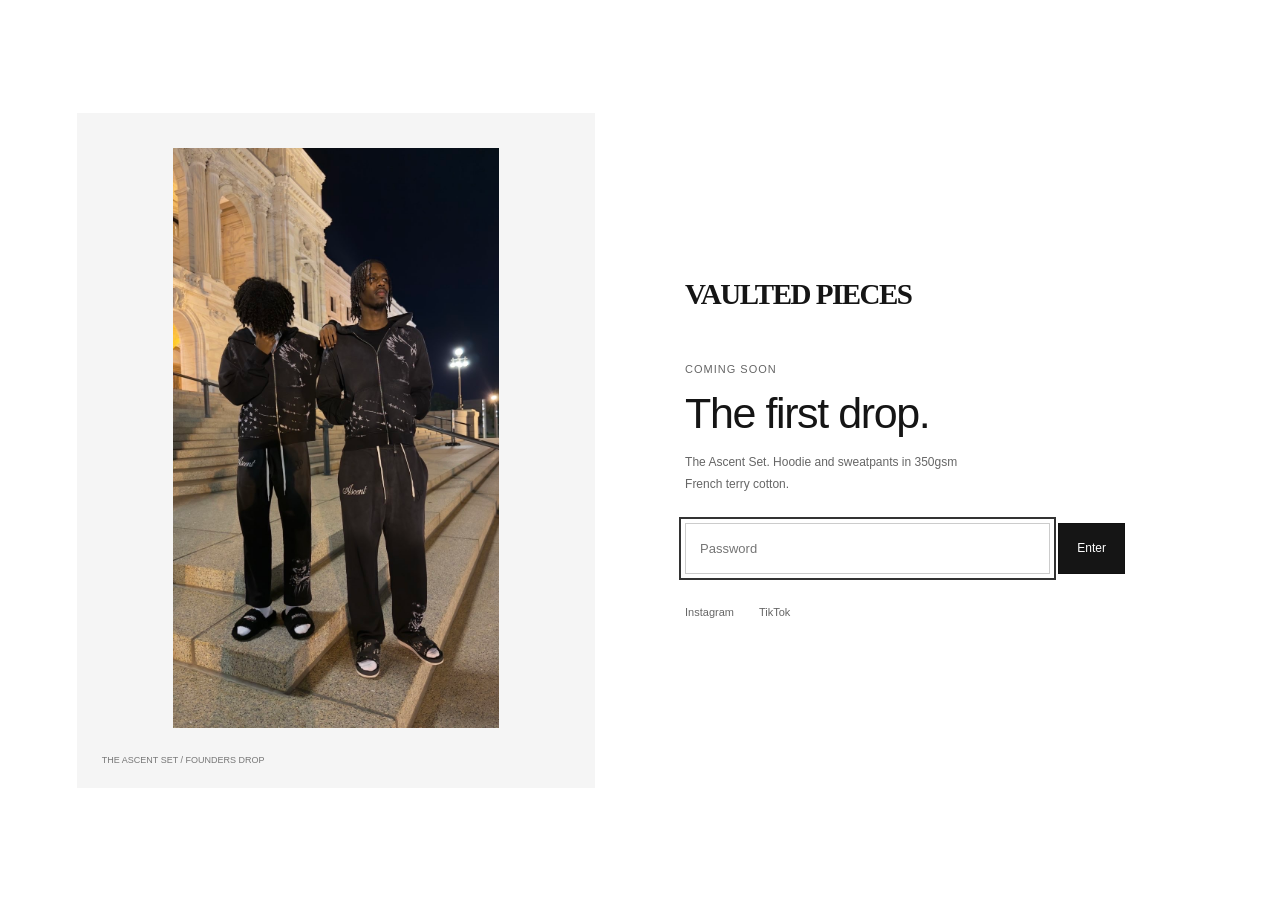
==== commit d3b7c1c3: "Replace storefront photos with five selected campaign shots" ====
--- a/index.html
+++ b/index.html
@@ -11,12 +11,12 @@
 <meta property="og:type" content="website">
 <meta property="og:title" content="The Ascent Set — Vaulted Pieces">
 <meta property="og:description" content="Founders Drop — get in early at founders pricing. The Ascent Set: 350gsm French terry cotton.">
-<meta property="og:image" content="https://vaultedpieces.org/images/midnight-set.jpg">
+<meta property="og:image" content="https://vaultedpieces.org/images/ascent-campaign-front.jpg">
 <meta property="og:url" content="https://vaultedpieces.org/">
 <meta name="twitter:card" content="summary_large_image">
 <meta name="twitter:title" content="The Ascent Set — Vaulted Pieces">
 <meta name="twitter:description" content="Founders Drop — get in early at founders pricing.">
-<meta name="twitter:image" content="https://vaultedpieces.org/images/midnight-set.jpg">
+<meta name="twitter:image" content="https://vaultedpieces.org/images/ascent-campaign-front.jpg">
 <link rel="stylesheet" href="style.css">
 
 <script async type="text/javascript" src="https://static.klaviyo.com/onsite/js/klaviyo.js?company_id=Yq5fAq"></script>
@@ -36,8 +36,8 @@
  <div class="mobile-product-title"><span>The Ascent Set</span><span>$120</span></div>
  <div class="product-gallery" aria-label="Ascent Set photos">
    <div class="gallery-track" id="galleryTrack">
-     <button class="gallery-image" data-zoom="images/midnight-set.jpg" data-photo-alt="Ascent Set, front view" aria-label="Zoom front view of the Ascent Set"><img src="images/midnight-set.jpg" alt="Front of the charcoal Ascent hoodie and sweatpants with white wing and star graphics" width="933" height="1420" fetchpriority="high"><span class="image-corner">Front</span><span class="zoom-icon" aria-hidden="true">+</span></button>
-     <button class="gallery-image" data-zoom="images/midnight-sweatpants.jpg" data-photo-alt="Ascent Set, back view" aria-label="Zoom back view of the Ascent Set"><img src="images/midnight-sweatpants.jpg" alt="Back of the Ascent Set showing the VP pocket monogram and leg graphic" width="1038" height="1460" loading="eager"><span class="image-corner">Back</span><span class="zoom-icon" aria-hidden="true">+</span></button>
+     <button class="gallery-image" data-zoom="images/ascent-campaign-front.jpg" data-photo-alt="Ascent Set, front view" aria-label="Zoom front view of the Ascent Set"><img src="images/ascent-campaign-front.jpg" alt="Two models wearing the Ascent Set on stone steps at night" width="878" height="1560" fetchpriority="high"><span class="image-corner">Front</span><span class="zoom-icon" aria-hidden="true">+</span></button>
+     <button class="gallery-image" data-zoom="images/ascent-campaign-back.jpg" data-photo-alt="Ascent Set, back view" aria-label="Zoom back view of the Ascent Set"><img src="images/ascent-campaign-back.jpg" alt="Front and back fit of the Ascent Set, including the embroidered back pocket" width="878" height="1560" loading="eager"><span class="image-corner">Back</span><span class="zoom-icon" aria-hidden="true">+</span></button>
    </div>
    <div class="gallery-nav"><div><button class="gallery-dot active" data-gallery-index="0" aria-label="Show front photo" aria-pressed="true"></button><button class="gallery-dot" data-gallery-index="1" aria-label="Show back photo" aria-pressed="false"></button></div><span>Tap image to zoom</span></div>
  </div>
@@ -62,10 +62,10 @@
    </div>
  </div>
 </section>
-<section class="detail-section" aria-labelledby="detailTitle"><div class="section-heading"><h2 id="detailTitle">A closer look</h2><span>The Ascent Set</span></div><div class="detail-grid">
- <figure><button class="detail-photo detail-wing" data-zoom="images/midnight-set.jpg" data-photo-alt="Ascent Set front: wing and star artwork" aria-label="Inspect wing and star artwork"><img src="images/midnight-set.jpg" alt="Close-up view of the white wing and star artwork on the hoodie" loading="lazy"></button><figcaption><span>01 / The artwork</span><p>Wings, stars, and clouds across the set.</p></figcaption></figure>
- <figure><button class="detail-photo detail-ascent" data-zoom="images/midnight-set.jpg" data-photo-alt="Ascent Set front: embroidered Ascent lettering" aria-label="Inspect Ascent embroidery"><img src="images/midnight-set.jpg" alt="Close-up view of the embroidered Ascent lettering on the sweatpants" loading="lazy"></button><figcaption><span>02 / The embroidery</span><p>Ascent lettering. Finished in thread.</p></figcaption></figure>
- <figure><button class="detail-photo detail-monogram" data-zoom="images/midnight-sweatpants.jpg" data-photo-alt="Ascent Set back: VP monogram" aria-label="Inspect the VP monogram"><img src="images/midnight-sweatpants.jpg" alt="Close-up view of the VP monogram on the back pocket" loading="lazy"></button><figcaption><span>03 / The signature</span><p>The VP monogram on the back pocket.</p></figcaption></figure>
+<section class="detail-section" aria-labelledby="detailTitle"><div class="section-heading"><h2 id="detailTitle">The set, worn out</h2><span>The Ascent Set</span></div><div class="detail-grid">
+<figure><button class="detail-photo campaign-photo" data-zoom="images/ascent-campaign-profile.jpg" data-photo-alt="The side profile" aria-label="Enlarge the side profile"><img src="images/ascent-campaign-profile.jpg" alt="The hoodie and sweatpants, worn together." width="878" height="1560" loading="lazy"></button><figcaption><span>The side profile</span><p>The hoodie and sweatpants, worn together.</p></figcaption></figure>
+<figure><button class="detail-photo campaign-photo" data-zoom="images/ascent-campaign-rear.jpg" data-photo-alt="From the back" aria-label="Enlarge from the back"><img src="images/ascent-campaign-rear.jpg" alt="The washed finish and back-pocket detailing." width="878" height="1560" loading="lazy"></button><figcaption><span>From the back</span><p>The washed finish and back-pocket detailing.</p></figcaption></figure>
+<figure><button class="detail-photo campaign-photo" data-zoom="images/ascent-campaign-steps.jpg" data-photo-alt="After dark" aria-label="Enlarge after dark"><img src="images/ascent-campaign-steps.jpg" alt="The Ascent Set on the steps." width="878" height="1560" loading="lazy"></button><figcaption><span>After dark</span><p>The Ascent Set on the steps.</p></figcaption></figure>
 </div></section>
 <section class="founder-note"><span>A note from the founder</span><div><p>“This is a small, independent drop, and it's just the beginning.”</p><a href="about.html">Read the story</a></div></section>
 </main>
--- a/style.css
+++ b/style.css
@@ -27,3 +27,19 @@
 @media(max-width:1000px){.interior-heading{padding-left:30px;padding-right:30px}.story-spread,.construction,.help-layout,.collection-layout,.contact-layout{padding-left:30px;padding-right:30px;gap:35px}.story-image>img{height:420px}.story-copy{padding:20px 0}.story-copy h2{font-size:28px}.help-layout{grid-template-columns:170px 1fr}.bag-view .cart-page{padding:0 30px 50px}.bag-view #cartInner:has(.cart-items){grid-template-columns:minmax(0,1fr) 280px;gap:25px}.bag-view .cart-item{grid-template-columns:80px 1fr auto;gap:15px}.bag-view .cart-item-image{width:80px;height:130px}.bag-page-heading>.btn-link{right:30px}.collection-photo img{height:450px}.contact-layout aside{padding-left:25px}.not-found{gap:50px}.gate-title{font-size:36px}.gate-logo{font-size:24px}}
 @media(max-width:720px){.interior-heading{padding:32px 20px 28px}.interior-heading h1{font-size:34px}.interior-heading>span{font-size:11px;margin-top:12px}.story-spread{display:flex;flex-direction:column;padding:0 20px;gap:25px;margin-bottom:30px}.story-image{padding:20px 20px 40px}.story-image>img{height:370px}.story-copy{padding:0;max-width:none}.story-copy h2{font-size:30px}.story-copy .btn-primary{width:100%}.construction{grid-template-columns:1fr;padding:30px 20px;gap:15px}.construction h2{font-size:27px;margin-bottom:0}.help-layout{display:block;padding:0 20px 30px}.help-sidebar{position:static;margin-bottom:25px}.help-sidebar nav{flex-direction:row;gap:22px;border-bottom:1px solid #ddd;padding-bottom:18px;font-size:11px}.help-sidebar>div{margin:15px 0 0;padding:0;border:0;display:flex;gap:10px}.help-sections h2{font-size:19px}.help-sections section{scroll-margin-top:85px}.bag-page-heading>.btn-link{position:static;display:block;margin-top:15px}.bag-view .cart-page{padding:0 20px 35px}.bag-view #cartInner:has(.cart-items){display:block}.bag-view .cart-summary{position:static;margin-top:25px;padding:20px}.bag-view .cart-item{grid-template-columns:75px 1fr auto;gap:12px}.bag-view .cart-item-image{width:75px;height:120px}.cart-empty{flex-direction:column;gap:25px;text-align:center}.empty-bag-photo{width:180px;height:250px}.cart-empty>div>p{font-size:22px}.bag-assistance{gap:15px;font-size:10px}.bag-assistance>span{width:100%}.collection-heading{align-items:start;gap:15px;flex-direction:column}.collection-heading>span{margin:0}.collection-layout{grid-template-columns:1fr;padding:0 20px 40px;gap:40px}.collection-photo{padding:20px 20px 40px}.collection-photo img{height:420px}.collection-photo .collection-back{inset:20px 20px auto;width:calc(100% - 40px)}.collection-caption{font-size:11px}.collection-caption h2{font-size:13px}.collection-note{max-width:none}.collection-note h2{font-size:34px}.collection-note>.btn-primary{max-width:none}.contact-layout{grid-template-columns:1fr;padding:5px 20px 45px;gap:35px}.contact-email{font-size:30px}.contact-layout aside{border-left:0;border-top:1px solid #ddd;padding:25px 0 0}.contact-topics{gap:18px}.not-found{grid-template-columns:1fr;padding:40px 20px;gap:35px}.not-found h1{font-size:42px}.not-found .btn-primary{width:100%}.recovery-product>img{height:270px}.gate-overlay{display:flex;flex-direction:column;justify-content:center;gap:24px;padding:25px;overflow:auto}.gate-product{display:none}.gate-modal{width:100%;max-width:400px}.gate-logo{font-size:27px;margin-bottom:55px}.gate-title{font-size:40px}.gate-form{flex-direction:column}.gate-form input{min-height:48px}}
 @media(prefers-reduced-motion:reduce){html{scroll-behavior:auto}*,*::before,*::after{animation:none!important;transition:none!important;scroll-behavior:auto!important}}
+
+/* Real campaign photography */
+.gallery-image{padding:0;background:#151515}
+.gallery-image img{height:auto;aspect-ratio:878/1560;object-fit:cover;mix-blend-mode:normal}
+.image-corner,.zoom-icon{color:#fff;text-shadow:0 1px 4px #000}
+.campaign-photo{aspect-ratio:878/1560;background:#151515}
+.campaign-photo img{position:static;width:100%;height:100%;object-fit:cover;mix-blend-mode:normal;transform:none}
+.story-image{padding:0 0 36px;background:#fff}
+.story-image>img{width:100%;height:auto;max-height:720px;object-fit:contain;mix-blend-mode:normal}
+.story-image figcaption{left:0;bottom:10px}
+.collection-photo{padding:0 0 35px;background:#fff}
+.collection-photo img{height:auto;aspect-ratio:878/1560;object-fit:cover;mix-blend-mode:normal}
+.collection-photo .collection-back{inset:0;width:100%}
+.gate-product img{object-fit:contain;mix-blend-mode:normal}
+.cart-item-image,.empty-bag-photo,.recovery-product>img,.zoom-scroll img{mix-blend-mode:normal}
+@media(max-width:720px){.gallery-image{padding:0}.gallery-image img{height:auto}.collection-photo{padding:0 0 35px}.collection-photo .collection-back{inset:0;width:100%}.campaign-photo{aspect-ratio:878/1560}}
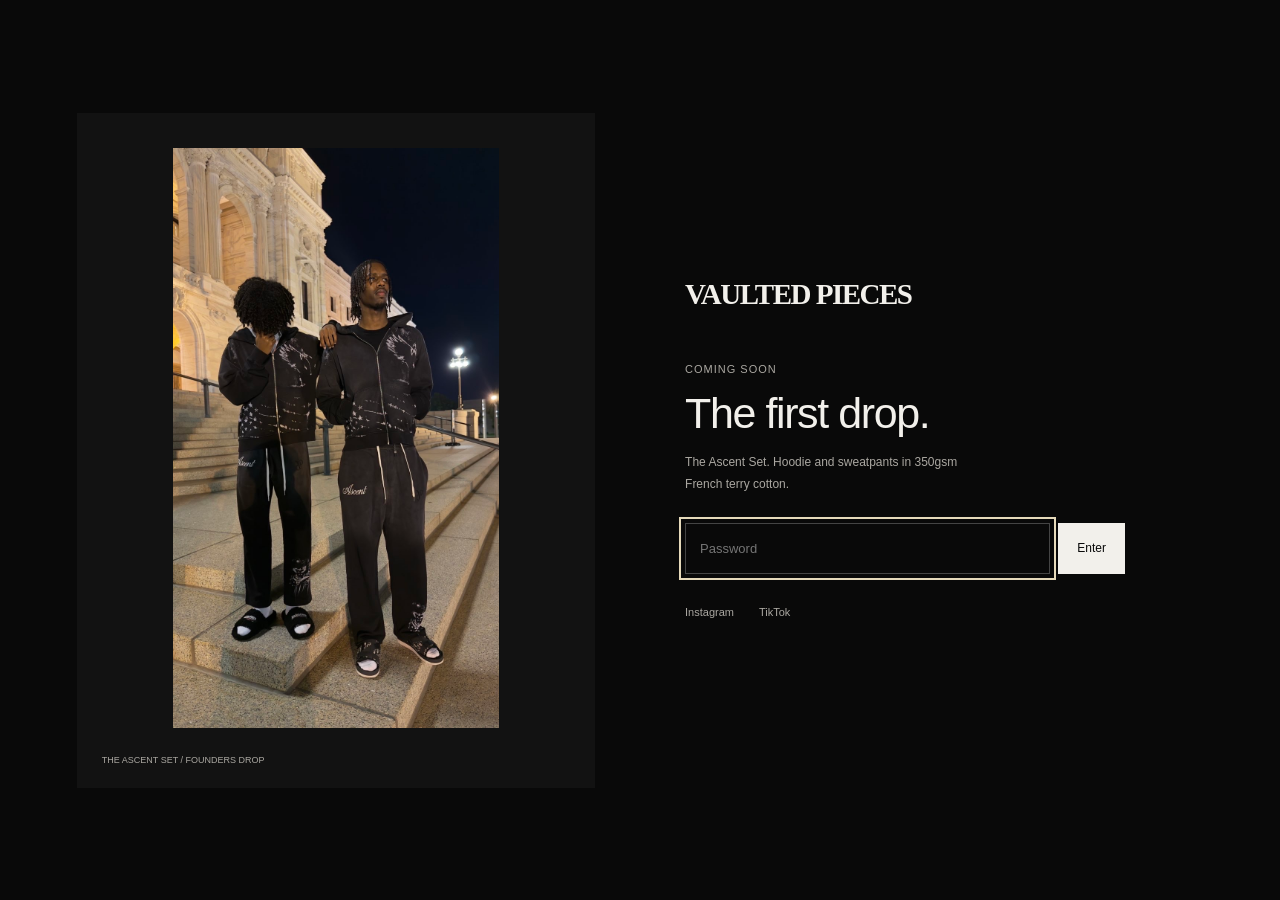
==== commit 5f0acf57: "Apply black theme across storefront and improve bag gallery and help" ====
--- a/index.html
+++ b/index.html
@@ -21,6 +21,7 @@
 
 <script async type="text/javascript" src="https://static.klaviyo.com/onsite/js/klaviyo.js?company_id=Yq5fAq"></script>
 <style>html:not(.site-unlocked) body > :not(.gate-overlay):not(noscript){display:none!important}</style>
+<meta name="theme-color" content="#090909">
 </head>
 <body class="home">
 <noscript><div style="padding:80px 24px;text-align:center;font-family:Arial,sans-serif"><h1>VAULTED PIECES</h1><p>Coming soon. Enable JavaScript to enter the site password.</p></div></noscript><a href="#buy" class="skip-link">Skip to product</a><div class="announcement">Founders drop <span aria-hidden="true">—</span> The complete Ascent Set, $120</div>
--- a/style.css
+++ b/style.css
@@ -1,45 +1,68 @@
-:root{--bg:#fff;--fg:#151515;--fg-dim:#666;--line:#dedede;--photo:#f5f5f5;--accent:#151515}
-*{box-sizing:border-box;margin:0;padding:0}html{scroll-behavior:smooth;scroll-padding-top:100px}body{background:var(--bg);color:var(--fg);font:13px/1.55 Arial,Helvetica,sans-serif;-webkit-font-smoothing:antialiased}a{color:inherit;text-decoration:none}button,input{font:inherit}button{color:inherit;cursor:pointer;border-radius:0}img{display:block;max-width:100%}button:disabled{cursor:not-allowed;opacity:.35}[hidden]{display:none!important}:focus-visible{outline:2px solid #333;outline-offset:4px}.skip-link{position:fixed;top:-100px;left:20px;background:#111;color:#fff;z-index:500;padding:12px}.skip-link:focus{top:10px}
-.announcement{background:#161616;color:#eee;text-align:center;font-size:11px;padding:8px 15px;letter-spacing:.15px}.announcement span{margin:0 8px}.site-header{position:sticky;top:0;z-index:20;background:#fff;border-bottom:1px solid var(--line)}.header-inner{height:90px;margin:auto;padding:0 35px;max-width:1800px;display:grid;grid-template-columns:1fr auto 1fr;align-items:center}.main-nav{display:flex;gap:26px;font-size:12px}.main-nav a:hover{text-decoration:underline;text-underline-offset:5px}.logo{font-family:Georgia,'Times New Roman',serif;font-size:29px;font-weight:700;letter-spacing:-1.6px;white-space:nowrap;line-height:1.1}.cart-link{justify-self:end;font-size:12px;display:flex;gap:4px;align-items:center;min-height:44px}.nav-toggle{display:none;border:0;background:none;width:40px;height:44px;padding:10px 6px}.nav-toggle span{display:block;height:1px;width:20px;background:#111;margin:6px 0}
-.product{display:grid;grid-template-columns:minmax(0,1fr) 365px;column-gap:42px;max-width:1800px;margin:auto;padding:24px 35px 65px}.product-breadcrumb{grid-column:1/-1;color:#666;font-size:10px;margin-bottom:25px}.product-breadcrumb span{margin:0 10px;color:#999}.mobile-product-title{display:none}.product-gallery{min-width:0}.gallery-track{display:grid;grid-template-columns:1fr 1fr;gap:5px}.gallery-image{width:100%;position:relative;border:0;background:var(--photo);padding:16px;min-width:0;cursor:zoom-in;overflow:hidden}.gallery-image img{width:100%;height:clamp(470px,45vw,760px);object-fit:contain;mix-blend-mode:multiply;transition:transform .35s}.gallery-image:hover img{transform:scale(1.025)}.image-corner{position:absolute;left:16px;bottom:14px;font-size:10px;color:#666}.zoom-icon{position:absolute;right:15px;bottom:9px;font-size:22px;font-weight:300}.gallery-nav{display:none}
-.product-info{align-self:start;position:sticky;top:118px;padding-top:10px}.eyebrow{font-size:10px;color:#666;letter-spacing:1px;text-transform:uppercase;margin-bottom:16px}.product-info h1{font-size:30px;line-height:1.12;font-weight:500;letter-spacing:-.8px}.product-subtitle{font-size:12px;color:#666;margin:9px 0 19px}.price-line{display:flex;align-items:center;gap:12px;font-size:15px}.price-line s{font-size:12px;color:#777}.price-note{margin-left:auto;color:#666;font-size:10px}.product-description{color:#555;font-size:12px;line-height:1.8;margin:23px 0}.color-label{display:flex;align-items:center;font-size:11px;gap:7px;margin-bottom:27px}.color-label>span:last-child{color:#777}.color-swatch{height:16px;width:16px;background:#303239;border:3px solid #fff;outline:1px solid #bbb;border-radius:50%;margin-right:3px}
-.picker-label{display:flex;justify-content:space-between;align-items:center;font-size:12px;margin-bottom:12px}.picker-label strong{font-weight:400;margin-left:5px}.text-button{border:0;background:none;text-decoration:underline;text-underline-offset:3px;color:#666;font-size:11px;padding:5px 0}.size-options{display:flex;gap:6px}.size-btn{flex:1;border:1px solid #c8c8c8;background:#fff;padding:13px 0;font-size:12px;transition:background .15s,border-color .15s}.size-btn:hover{border-color:#111}.size-btn.active{background:#151515;border-color:#151515;color:#fff}.set-note{font-size:10px;color:#737373;margin:9px 0 18px}.purchase-row{display:flex;gap:8px}.qty-picker{display:flex;align-items:center;border:1px solid var(--line);width:100px;flex-shrink:0}.qty-btn{border:0;background:none;width:30px;height:45px;font-size:15px}.qty-btn:hover:not(:disabled){background:#eee}.qty-input{width:38px;text-align:center;border:0;color:#111;background:transparent;appearance:textfield;-moz-appearance:textfield;font-size:12px}.qty-input::-webkit-outer-spin-button,.qty-input::-webkit-inner-spin-button{appearance:none;margin:0}.add-cart-btn,.btn-primary{border:1px solid #111;background:#151515;color:#fff;text-align:center;padding:15px 18px;font-size:12px;transition:background .15s;display:inline-block}.add-cart-btn{flex:1;white-space:nowrap}.add-cart-btn:hover,.btn-primary:hover{background:#343434}.add-cart-btn span{font-size:11px}.checkout-note{text-align:center;font-size:10px;color:#666;margin-top:11px}.variant-status{color:#8b2525;font-size:12px;margin:12px 0 0}.variant-status.success{color:#333}
-.product-facts{margin-top:25px}.product-facts details{border-top:1px solid var(--line);padding:14px 0}.product-facts summary,.faq-item summary{cursor:pointer;list-style:none;position:relative;padding-right:24px;font-size:12px}.product-facts summary::-webkit-details-marker,.faq-item summary::-webkit-details-marker{display:none}.product-facts summary:after,.faq-item summary:after{content:'+';position:absolute;right:2px}.product-facts details[open] summary:after,.faq-item[open] summary:after{content:'−'}.product-facts ul{padding:12px 0 0 14px;color:#666;font-size:11px;line-height:1.9}.product-facts p{font-size:11px;color:#666;margin-top:12px;line-height:1.8}.product-facts a{text-decoration:underline;text-underline-offset:2px;overflow-wrap:anywhere}
-.detail-section{padding:38px 35px 65px;max-width:1800px;margin:auto;border-top:1px solid var(--line)}.section-heading{display:flex;justify-content:space-between;align-items:center;margin-bottom:24px}.section-heading h2{font-weight:400;font-size:19px;letter-spacing:-.3px}.section-heading>span{font-size:10px;color:#666}.detail-grid{display:grid;grid-template-columns:1fr 1fr 1fr;gap:16px}.detail-photo{display:block;position:relative;background:#eee;border:0;width:100%;aspect-ratio:1.35;overflow:hidden;cursor:zoom-in}.detail-photo img{position:absolute;max-width:none;width:180%;height:auto;mix-blend-mode:multiply}.detail-wing img{width:180%;left:-57%;top:-55%}.detail-ascent img{width:205%;left:-35%;top:-168%}.detail-monogram img{width:235%;left:-94%;top:-170%}figcaption{padding-top:13px}figcaption>span{font-size:11px}figcaption p{font-size:11px;color:#666;margin-top:4px}
-.founder-note{border-top:1px solid var(--line);padding:45px 35px;display:grid;grid-template-columns:1fr 2fr;gap:30px;max-width:1800px;margin:auto}.founder-note>span{font-size:11px;color:#666}.founder-note>div{max-width:610px}.founder-note p{font:23px/1.5 Georgia,'Times New Roman',serif}.founder-note a{display:inline-block;font-size:11px;text-decoration:underline;text-underline-offset:4px;margin-top:18px}.site-footer{border-top:1px solid var(--line);padding:45px 35px 20px}.footer-main{display:grid;grid-template-columns:2fr 1fr 1fr;gap:30px;max-width:1730px;margin:auto}.footer-main .logo{font-size:23px}.footer-main p{font-size:11px;color:#666;margin-top:12px}.footer-main nav{display:flex;flex-direction:column;align-items:flex-start;font-size:11px;gap:9px}.footer-main nav>span{color:#777;margin-bottom:5px}.footer-main a:hover{text-decoration:underline;text-underline-offset:3px}.footer-bottom{display:flex;justify-content:space-between;font-size:10px;color:#777;max-width:1730px;margin:40px auto 0;padding-top:20px;border-top:1px solid #eee}
-.page-head{max-width:1000px;margin:auto;padding:65px 35px 35px}.page-head h1{font-size:30px;font-weight:400;letter-spacing:-.7px}.page-head p{color:#666;margin-top:12px;font-size:12px}.about-page,.faq-page,.cart-page{padding:0 35px 80px;max-width:1000px;margin:auto}.about-inner{max-width:630px}.about-inner p{font-size:14px;line-height:1.9;color:#555;margin-bottom:23px}.faq-inner{max-width:740px}.faq-item{padding:21px 0;border-bottom:1px solid var(--line)}.faq-item summary{font-size:14px}.faq-item p{font-size:12px;line-height:1.8;color:#666;margin-top:15px}.faq-item a{text-decoration:underline;overflow-wrap:anywhere}
-.cart-inner{min-height:220px}.cart-empty{padding:30px 0}.cart-empty p{font-size:16px;margin-bottom:20px}.btn-link{font-size:12px;text-decoration:underline;text-underline-offset:4px}.cart-item{display:grid;grid-template-columns:95px 1fr auto;gap:20px;border-bottom:1px solid #e6e6e6;padding:24px 0}.cart-item-image{width:95px;height:132px;object-fit:contain;background:#f5f5f5;mix-blend-mode:multiply}.cart-item-info h3{font-size:13px;font-weight:400}.cart-item-info p{font-size:11px;color:#666;margin:6px 0}.cart-item-info .qty-picker{margin-top:12px;height:36px}.cart-item-info .qty-btn{height:34px}.cart-remove{border:0;background:none;text-decoration:underline;text-underline-offset:3px;font-size:10px;color:#666;margin-top:8px;padding:4px 0}.cart-item-total{font-size:12px}.cart-summary{padding:24px 0}.cart-subtotal{display:flex;justify-content:space-between;font-size:15px;margin-bottom:6px}.cart-shipping-note{font-size:11px;color:#666;margin-bottom:20px}.cart-summary .btn-primary{width:100%}.cart-continue{display:block;text-align:center;margin-top:17px}
-dialog{color:var(--fg);border:0;background:#fff;padding:0;max-height:100dvh}dialog::backdrop{background:rgba(0,0,0,.38)}html:has(dialog[open]){overflow:hidden}.bag-drawer{inset:0 0 0 auto;width:470px;max-width:100%;height:100dvh;margin:0;padding:0 26px;overflow:auto}.drawer-heading{display:flex;align-items:center;justify-content:space-between;position:sticky;top:0;z-index:2;background:#fff;padding:23px 0;border-bottom:1px solid var(--line);gap:20px}.drawer-heading h2{font-size:19px;font-weight:400}.drawer-heading h2 span{font-size:12px;color:#666;margin-left:5px}.close-button{border:0;background:none;line-height:1;font-size:27px;font-weight:300;width:36px;height:36px}.bag-drawer .cart-summary{position:sticky;bottom:0;background:#fff;border-top:1px solid var(--line);margin-top:20px}.bag-drawer .cart-item{grid-template-columns:80px 1fr auto;gap:15px}.bag-drawer .cart-item-image{width:80px;height:115px}.image-dialog{inset:0;margin:auto;width:min(100%,1000px);height:100dvh;overflow:hidden}.zoom-heading{height:70px;display:flex;align-items:center;justify-content:space-between;padding:0 25px;border-bottom:1px solid var(--line)}.zoom-heading p{font-size:12px}.zoom-scroll{height:calc(100dvh - 105px);overflow:auto;overscroll-behavior:contain;background:#f7f7f7}.zoom-scroll img{width:100%;max-width:none;mix-blend-mode:multiply}.zoom-hint{text-align:center;height:35px;padding:9px;font-size:10px;color:#666}.help-dialog{width:440px;max-width:calc(100% - 32px);margin:auto;padding:0 25px 28px}.help-body p{font-size:13px;color:#555;margin:20px 0}.help-body .btn-primary{width:100%}.mobile-buy{display:none}
-.gate-overlay{position:fixed;inset:0;z-index:100;background:#f7f7f7;display:flex;align-items:center;justify-content:center;padding:25px}.gate-modal{width:420px;max-width:100%;text-align:center}.gate-logo{font:bold 30px/1.1 Georgia,'Times New Roman',serif;letter-spacing:-1.5px;margin-bottom:15px}.gate-eyebrow{font-size:11px;margin-bottom:35px;text-transform:uppercase;letter-spacing:1px;color:#666}.gate-form{display:flex;gap:8px}.gate-form input{border:1px solid #ccc;background:transparent;min-width:0;flex:1;padding:14px}.gate-form .btn-primary{margin:0}.gate-error{font-size:12px;color:#8b2525;margin-top:15px}.gate-social{display:flex;justify-content:center;gap:25px;margin-top:30px;font-size:11px;color:#666}
+:root{--bg:#090909;--fg:#f2f0eb;--fg-dim:#aaa7a1;--line:#303030;--photo:#121212;--accent:#f2f0eb}
+*{box-sizing:border-box;margin:0;padding:0}html{scroll-behavior:smooth;scroll-padding-top:100px}body{background:var(--bg);color:var(--fg);font:13px/1.55 Arial,Helvetica,sans-serif;-webkit-font-smoothing:antialiased}a{color:inherit;text-decoration:none}button,input{font:inherit}button{color:inherit;cursor:pointer;border-radius:0}img{display:block;max-width:100%}button:disabled{cursor:not-allowed;opacity:.35}[hidden]{display:none!important}:focus-visible{outline:2px solid #dedbd5;outline-offset:4px}.skip-link{position:fixed;top:-100px;left:20px;background:#f2f0eb;color:#090909;z-index:500;padding:12px}.skip-link:focus{top:10px}
+.announcement{background:#161616;color:#252525;text-align:center;font-size:11px;padding:8px 15px;letter-spacing:.15px}.announcement span{margin:0 8px}.site-header{position:sticky;top:0;z-index:20;background:#090909;border-bottom:1px solid var(--line)}.header-inner{height:90px;margin:auto;padding:0 35px;max-width:1800px;display:grid;grid-template-columns:1fr auto 1fr;align-items:center}.main-nav{display:flex;gap:26px;font-size:12px}.main-nav a:hover{text-decoration:underline;text-underline-offset:5px}.logo{font-family:Georgia,'Times New Roman',serif;font-size:29px;font-weight:700;letter-spacing:-1.6px;white-space:nowrap;line-height:1.1}.cart-link{justify-self:end;font-size:12px;display:flex;gap:4px;align-items:center;min-height:44px}.nav-toggle{display:none;border:0;background:none;width:40px;height:44px;padding:10px 6px}.nav-toggle span{display:block;height:1px;width:20px;background:#f2f0eb;margin:6px 0}
+.product{display:grid;grid-template-columns:minmax(0,1fr) 365px;column-gap:42px;max-width:1800px;margin:auto;padding:24px 35px 65px}.product-breadcrumb{grid-column:1/-1;color:#aaa7a1;font-size:10px;margin-bottom:25px}.product-breadcrumb span{margin:0 10px;color:#aaa7a1}.mobile-product-title{display:none}.product-gallery{min-width:0}.gallery-track{display:grid;grid-template-columns:1fr 1fr;gap:5px}.gallery-image{width:100%;position:relative;border:0;background:var(--photo);padding:16px;min-width:0;cursor:zoom-in;overflow:hidden}.gallery-image img{width:100%;height:clamp(470px,45vw,760px);object-fit:contain;mix-blend-mode:multiply;transition:transform .35s}.gallery-image:hover img{transform:scale(1.025)}.image-corner{position:absolute;left:16px;bottom:14px;font-size:10px;color:#aaa7a1}.zoom-icon{position:absolute;right:15px;bottom:9px;font-size:22px;font-weight:300}.gallery-nav{display:none}
+.product-info{align-self:start;position:sticky;top:118px;padding-top:10px}.eyebrow{font-size:10px;color:#aaa7a1;letter-spacing:1px;text-transform:uppercase;margin-bottom:16px}.product-info h1{font-size:30px;line-height:1.12;font-weight:500;letter-spacing:-.8px}.product-subtitle{font-size:12px;color:#aaa7a1;margin:9px 0 19px}.price-line{display:flex;align-items:center;gap:12px;font-size:15px}.price-line s{font-size:12px;color:#aaa7a1}.price-note{margin-left:auto;color:#aaa7a1;font-size:10px}.product-description{color:#bbb8b2;font-size:12px;line-height:1.8;margin:23px 0}.color-label{display:flex;align-items:center;font-size:11px;gap:7px;margin-bottom:27px}.color-label>span:last-child{color:#aaa7a1}.color-swatch{height:16px;width:16px;background:#303239;border:3px solid #090909;outline:1px solid #bbb;border-radius:50%;margin-right:3px}
+.picker-label{display:flex;justify-content:space-between;align-items:center;font-size:12px;margin-bottom:12px}.picker-label strong{font-weight:400;margin-left:5px}.text-button{border:0;background:none;text-decoration:underline;text-underline-offset:3px;color:#aaa7a1;font-size:11px;padding:5px 0}.size-options{display:flex;gap:6px}.size-btn{flex:1;border:1px solid #444;background:#090909;padding:13px 0;font-size:12px;transition:background .15s,border-color .15s}.size-btn:hover{border-color:#f2f0eb}.size-btn.active{background:#f2f0eb;border-color:#f2f0eb;color:#090909}.set-note{font-size:10px;color:#aaa7a1;margin:9px 0 18px}.purchase-row{display:flex;gap:8px}.qty-picker{display:flex;align-items:center;border:1px solid var(--line);width:100px;flex-shrink:0}.qty-btn{border:0;background:none;width:30px;height:45px;font-size:15px}.qty-btn:hover:not(:disabled){background:#252525}.qty-input{width:38px;text-align:center;border:0;color:#f2f0eb;background:transparent;appearance:textfield;-moz-appearance:textfield;font-size:12px}.qty-input::-webkit-outer-spin-button,.qty-input::-webkit-inner-spin-button{appearance:none;margin:0}.add-cart-btn,.btn-primary{border:1px solid #f2f0eb;background:#f2f0eb;color:#090909;text-align:center;padding:15px 18px;font-size:12px;transition:background .15s;display:inline-block}.add-cart-btn{flex:1;white-space:nowrap}.add-cart-btn:hover,.btn-primary:hover{background:#d8d4cc}.add-cart-btn span{font-size:11px}.checkout-note{text-align:center;font-size:10px;color:#aaa7a1;margin-top:11px}.variant-status{color:#ffaaaa;font-size:12px;margin:12px 0 0}.variant-status.success{color:#dedbd5}
+.product-facts{margin-top:25px}.product-facts details{border-top:1px solid var(--line);padding:14px 0}.product-facts summary,.faq-item summary{cursor:pointer;list-style:none;position:relative;padding-right:24px;font-size:12px}.product-facts summary::-webkit-details-marker,.faq-item summary::-webkit-details-marker{display:none}.product-facts summary:after,.faq-item summary:after{content:'+';position:absolute;right:2px}.product-facts details[open] summary:after,.faq-item[open] summary:after{content:'−'}.product-facts ul{padding:12px 0 0 14px;color:#aaa7a1;font-size:11px;line-height:1.9}.product-facts p{font-size:11px;color:#aaa7a1;margin-top:12px;line-height:1.8}.product-facts a{text-decoration:underline;text-underline-offset:2px;overflow-wrap:anywhere}
+.detail-section{padding:38px 35px 65px;max-width:1800px;margin:auto;border-top:1px solid var(--line)}.section-heading{display:flex;justify-content:space-between;align-items:center;margin-bottom:24px}.section-heading h2{font-weight:400;font-size:19px;letter-spacing:-.3px}.section-heading>span{font-size:10px;color:#aaa7a1}.detail-grid{display:grid;grid-template-columns:1fr 1fr 1fr;gap:16px}.detail-photo{display:block;position:relative;background:#252525;border:0;width:100%;aspect-ratio:1.35;overflow:hidden;cursor:zoom-in}.detail-photo img{position:absolute;max-width:none;width:180%;height:auto;mix-blend-mode:multiply}.detail-wing img{width:180%;left:-57%;top:-55%}.detail-ascent img{width:205%;left:-35%;top:-168%}.detail-monogram img{width:235%;left:-94%;top:-170%}figcaption{padding-top:13px}figcaption>span{font-size:11px}figcaption p{font-size:11px;color:#aaa7a1;margin-top:4px}
+.founder-note{border-top:1px solid var(--line);padding:45px 35px;display:grid;grid-template-columns:1fr 2fr;gap:30px;max-width:1800px;margin:auto}.founder-note>span{font-size:11px;color:#aaa7a1}.founder-note>div{max-width:610px}.founder-note p{font:23px/1.5 Georgia,'Times New Roman',serif}.founder-note a{display:inline-block;font-size:11px;text-decoration:underline;text-underline-offset:4px;margin-top:18px}.site-footer{border-top:1px solid var(--line);padding:45px 35px 20px}.footer-main{display:grid;grid-template-columns:2fr 1fr 1fr;gap:30px;max-width:1730px;margin:auto}.footer-main .logo{font-size:23px}.footer-main p{font-size:11px;color:#aaa7a1;margin-top:12px}.footer-main nav{display:flex;flex-direction:column;align-items:flex-start;font-size:11px;gap:9px}.footer-main nav>span{color:#aaa7a1;margin-bottom:5px}.footer-main a:hover{text-decoration:underline;text-underline-offset:3px}.footer-bottom{display:flex;justify-content:space-between;font-size:10px;color:#aaa7a1;max-width:1730px;margin:40px auto 0;padding-top:20px;border-top:1px solid #252525}
+.page-head{max-width:1000px;margin:auto;padding:65px 35px 35px}.page-head h1{font-size:30px;font-weight:400;letter-spacing:-.7px}.page-head p{color:#aaa7a1;margin-top:12px;font-size:12px}.about-page,.faq-page,.cart-page{padding:0 35px 80px;max-width:1000px;margin:auto}.about-inner{max-width:630px}.about-inner p{font-size:14px;line-height:1.9;color:#bbb8b2;margin-bottom:23px}.faq-inner{max-width:740px}.faq-item{padding:21px 0;border-bottom:1px solid var(--line)}.faq-item summary{font-size:14px}.faq-item p{font-size:12px;line-height:1.8;color:#aaa7a1;margin-top:15px}.faq-item a{text-decoration:underline;overflow-wrap:anywhere}
+.cart-inner{min-height:220px}.cart-empty{padding:30px 0}.cart-empty p{font-size:16px;margin-bottom:20px}.btn-link{font-size:12px;text-decoration:underline;text-underline-offset:4px}.cart-item{display:grid;grid-template-columns:95px 1fr auto;gap:20px;border-bottom:1px solid #303030;padding:24px 0}.cart-item-image{width:95px;height:132px;object-fit:contain;background:#121212;mix-blend-mode:multiply}.cart-item-info h3{font-size:13px;font-weight:400}.cart-item-info p{font-size:11px;color:#aaa7a1;margin:6px 0}.cart-item-info .qty-picker{margin-top:12px;height:36px}.cart-item-info .qty-btn{height:34px}.cart-remove{border:0;background:none;text-decoration:underline;text-underline-offset:3px;font-size:10px;color:#aaa7a1;margin-top:8px;padding:4px 0}.cart-item-total{font-size:12px}.cart-summary{padding:24px 0}.cart-subtotal{display:flex;justify-content:space-between;font-size:15px;margin-bottom:6px}.cart-shipping-note{font-size:11px;color:#aaa7a1;margin-bottom:20px}.cart-summary .btn-primary{width:100%}.cart-continue{display:block;text-align:center;margin-top:17px}
+dialog{color:var(--fg);border:0;background:#090909;padding:0;max-height:100dvh}dialog::backdrop{background:rgba(0,0,0,.38)}html:has(dialog[open]){overflow:hidden}.bag-drawer{inset:0 0 0 auto;width:470px;max-width:100%;height:100dvh;margin:0;padding:0 26px;overflow:auto}.drawer-heading{display:flex;align-items:center;justify-content:space-between;position:sticky;top:0;z-index:2;background:#090909;padding:23px 0;border-bottom:1px solid var(--line);gap:20px}.drawer-heading h2{font-size:19px;font-weight:400}.drawer-heading h2 span{font-size:12px;color:#aaa7a1;margin-left:5px}.close-button{border:0;background:none;line-height:1;font-size:27px;font-weight:300;width:36px;height:36px}.bag-drawer .cart-summary{position:sticky;bottom:0;background:#090909;border-top:1px solid var(--line);margin-top:20px}.bag-drawer .cart-item{grid-template-columns:80px 1fr auto;gap:15px}.bag-drawer .cart-item-image{width:80px;height:115px}.image-dialog{inset:0;margin:auto;width:min(100%,1000px);height:100dvh;overflow:hidden}.zoom-heading{height:70px;display:flex;align-items:center;justify-content:space-between;padding:0 25px;border-bottom:1px solid var(--line)}.zoom-heading p{font-size:12px}.zoom-scroll{height:calc(100dvh - 105px);overflow:auto;overscroll-behavior:contain;background:#121212}.zoom-scroll img{width:100%;max-width:none;mix-blend-mode:multiply}.zoom-hint{text-align:center;height:35px;padding:9px;font-size:10px;color:#aaa7a1}.help-dialog{width:440px;max-width:calc(100% - 32px);margin:auto;padding:0 25px 28px}.help-body p{font-size:13px;color:#bbb8b2;margin:20px 0}.help-body .btn-primary{width:100%}.mobile-buy{display:none}
+.gate-overlay{position:fixed;inset:0;z-index:100;background:#121212;display:flex;align-items:center;justify-content:center;padding:25px}.gate-modal{width:420px;max-width:100%;text-align:center}.gate-logo{font:bold 30px/1.1 Georgia,'Times New Roman',serif;letter-spacing:-1.5px;margin-bottom:15px}.gate-eyebrow{font-size:11px;margin-bottom:35px;text-transform:uppercase;letter-spacing:1px;color:#aaa7a1}.gate-form{display:flex;gap:8px}.gate-form input{border:1px solid #444;background:transparent;min-width:0;flex:1;padding:14px}.gate-form .btn-primary{margin:0}.gate-error{font-size:12px;color:#ffaaaa;margin-top:15px}.gate-social{display:flex;justify-content:center;gap:25px;margin-top:30px;font-size:11px;color:#aaa7a1}
 @media(min-width:1800px){.product{grid-template-columns:minmax(0,1fr) 420px;column-gap:60px}}
 @media(max-width:1150px){.product{grid-template-columns:minmax(0,1fr) 330px;gap:25px;padding-left:24px;padding-right:24px}.gallery-track{grid-template-columns:1fr}.gallery-image img{height:570px}.gallery-image:nth-child(2){margin-top:3px}.product-info{top:110px}.header-inner{padding:0 24px}.price-note{font-size:9px}.purchase-row{gap:5px}.qty-picker{width:92px}.qty-input{width:30px}}
-@media(max-width:720px){html{scroll-padding-top:78px}.announcement{font-size:9px;padding:7px 10px}.announcement span{margin:0 3px}.header-inner{height:66px;padding:0 15px;grid-template-columns:1fr auto 1fr}.header-inner .logo{font-size:21px;letter-spacing:-1.2px}.nav-toggle{display:block;grid-column:1}.logo{grid-column:2}.cart-link{grid-column:3;font-size:11px;gap:2px}.main-nav{display:none;position:absolute;top:100%;left:0;right:0;background:#fff;padding:15px 24px 22px;flex-direction:column;gap:0;border-bottom:1px solid var(--line)}.main-nav.open{display:flex}.main-nav a{padding:12px 0;font-size:14px}.product{display:flex;flex-direction:column;padding:15px 0 32px;gap:0}.product-breadcrumb{padding:0 20px;font-size:9px;margin-bottom:17px}.mobile-product-title{display:flex;justify-content:space-between;padding:0 20px;margin-bottom:15px;font-size:14px}.mobile-product-title span:last-child{font-size:12px}.gallery-track{display:flex;gap:4px;overflow-x:auto;scroll-snap-type:x mandatory;scrollbar-width:none;overscroll-behavior-x:contain}.gallery-track::-webkit-scrollbar{display:none}.gallery-image{flex:0 0 94%;scroll-snap-align:start;padding:15px 22px}.gallery-image:nth-child(2){margin-top:0}.gallery-image img{height:410px}.gallery-image:hover img{transform:none}.image-corner{font-size:9px;left:20px;bottom:11px}.zoom-icon{bottom:6px}.gallery-nav{display:flex;align-items:center;justify-content:space-between;padding:10px 20px;font-size:9px;color:#777}.gallery-nav>div{display:flex;align-items:center}.gallery-dot{width:28px;height:28px;position:relative;border:0;background:none}.gallery-dot:after{content:'';position:absolute;left:10px;top:11px;width:5px;height:5px;background:#c9c9c9;border-radius:50%}.gallery-dot.active:after{background:#111}
-.product-info{position:static;padding:19px 20px 0}.product-info .eyebrow{font-size:9px;margin-bottom:10px}.product-info h1{font-size:27px}.product-subtitle{margin-bottom:15px}.product-description{font-size:12px;margin:20px 0}.color-label{margin-bottom:23px}.price-note{font-size:10px}.size-btn{padding:14px 0}.purchase-row{gap:8px}.qty-picker{width:100px}.qty-input{width:38px}.add-cart-btn{min-height:49px}.set-note{font-size:10px}.checkout-note{font-size:10px}.product-facts{margin-top:23px}.detail-section{padding:27px 20px 32px}.section-heading{margin-bottom:18px}.section-heading h2{font-size:18px}.section-heading>span{font-size:9px}.detail-grid{grid-template-columns:1fr;gap:25px}.detail-photo{aspect-ratio:1.4}.detail-wing img{top:-57%}.detail-ascent img{top:-174%}.detail-monogram img{top:-175%}figcaption p{font-size:11px}.founder-note{padding:30px 20px;grid-template-columns:1fr;gap:18px}.founder-note p{font-size:21px}.founder-note>span{font-size:10px}.site-footer{padding:32px 20px 100px}.footer-main{grid-template-columns:1fr 1fr;gap:30px 20px}.footer-main>div{grid-column:1/-1}.footer-main .logo{font-size:24px}.footer-main nav{font-size:11px}.footer-bottom{margin-top:30px;font-size:9px}.page-head{padding:38px 20px 25px}.page-head h1{font-size:27px}.about-page,.faq-page,.cart-page{padding:0 20px 45px}.about-inner p{font-size:13px}.faq-item summary{font-size:13px}.cart-item{grid-template-columns:75px 1fr auto;gap:12px}.cart-item-image{width:75px;height:115px}.cart-item-info h3{font-size:12px}.cart-item-total{font-size:11px}.mobile-buy{display:flex;position:fixed;z-index:15;bottom:0;left:0;right:0;align-items:center;justify-content:space-between;gap:15px;padding:12px 20px calc(12px + env(safe-area-inset-bottom));border-top:1px solid #ddd;background:#fff}.mobile-buy>div{font-size:12px}.mobile-buy>div>span{display:block;font-size:11px;color:#666;margin-top:2px}.mobile-buy button{border:0;background:#151515;color:#fff;min-width:145px;height:43px;padding:0 17px;font-size:12px}.bag-drawer{padding:0 20px}.bag-drawer .cart-item{grid-template-columns:70px 1fr auto;gap:12px}.bag-drawer .cart-item-image{width:70px;height:110px}.bag-drawer .cart-summary{padding-bottom:calc(25px + env(safe-area-inset-bottom))}.zoom-scroll img{width:180%;max-width:none}.zoom-heading{padding:0 18px}.zoom-heading p{font-size:11px}.gate-logo{font-size:27px}.gate-form{flex-direction:column}}
+@media(max-width:720px){html{scroll-padding-top:78px}.announcement{font-size:9px;padding:7px 10px}.announcement span{margin:0 3px}.header-inner{height:66px;padding:0 15px;grid-template-columns:1fr auto 1fr}.header-inner .logo{font-size:21px;letter-spacing:-1.2px}.nav-toggle{display:block;grid-column:1}.logo{grid-column:2}.cart-link{grid-column:3;font-size:11px;gap:2px}.main-nav{display:none;position:absolute;top:100%;left:0;right:0;background:#090909;padding:15px 24px 22px;flex-direction:column;gap:0;border-bottom:1px solid var(--line)}.main-nav.open{display:flex}.main-nav a{padding:12px 0;font-size:14px}.product{display:flex;flex-direction:column;padding:15px 0 32px;gap:0}.product-breadcrumb{padding:0 20px;font-size:9px;margin-bottom:17px}.mobile-product-title{display:flex;justify-content:space-between;padding:0 20px;margin-bottom:15px;font-size:14px}.mobile-product-title span:last-child{font-size:12px}.gallery-track{display:flex;gap:4px;overflow-x:auto;scroll-snap-type:x mandatory;scrollbar-width:none;overscroll-behavior-x:contain}.gallery-track::-webkit-scrollbar{display:none}.gallery-image{flex:0 0 94%;scroll-snap-align:start;padding:15px 22px}.gallery-image:nth-child(2){margin-top:0}.gallery-image img{height:410px}.gallery-image:hover img{transform:none}.image-corner{font-size:9px;left:20px;bottom:11px}.zoom-icon{bottom:6px}.gallery-nav{display:flex;align-items:center;justify-content:space-between;padding:10px 20px;font-size:9px;color:#aaa7a1}.gallery-nav>div{display:flex;align-items:center}.gallery-dot{width:28px;height:28px;position:relative;border:0;background:none}.gallery-dot:after{content:'';position:absolute;left:10px;top:11px;width:5px;height:5px;background:#c9c9c9;border-radius:50%}.gallery-dot.active:after{background:#f2f0eb}
+.product-info{position:static;padding:19px 20px 0}.product-info .eyebrow{font-size:9px;margin-bottom:10px}.product-info h1{font-size:27px}.product-subtitle{margin-bottom:15px}.product-description{font-size:12px;margin:20px 0}.color-label{margin-bottom:23px}.price-note{font-size:10px}.size-btn{padding:14px 0}.purchase-row{gap:8px}.qty-picker{width:100px}.qty-input{width:38px}.add-cart-btn{min-height:49px}.set-note{font-size:10px}.checkout-note{font-size:10px}.product-facts{margin-top:23px}.detail-section{padding:27px 20px 32px}.section-heading{margin-bottom:18px}.section-heading h2{font-size:18px}.section-heading>span{font-size:9px}.detail-grid{grid-template-columns:1fr;gap:25px}.detail-photo{aspect-ratio:1.4}.detail-wing img{top:-57%}.detail-ascent img{top:-174%}.detail-monogram img{top:-175%}figcaption p{font-size:11px}.founder-note{padding:30px 20px;grid-template-columns:1fr;gap:18px}.founder-note p{font-size:21px}.founder-note>span{font-size:10px}.site-footer{padding:32px 20px 100px}.footer-main{grid-template-columns:1fr 1fr;gap:30px 20px}.footer-main>div{grid-column:1/-1}.footer-main .logo{font-size:24px}.footer-main nav{font-size:11px}.footer-bottom{margin-top:30px;font-size:9px}.page-head{padding:38px 20px 25px}.page-head h1{font-size:27px}.about-page,.faq-page,.cart-page{padding:0 20px 45px}.about-inner p{font-size:13px}.faq-item summary{font-size:13px}.cart-item{grid-template-columns:75px 1fr auto;gap:12px}.cart-item-image{width:75px;height:115px}.cart-item-info h3{font-size:12px}.cart-item-total{font-size:11px}.mobile-buy{display:flex;position:fixed;z-index:15;bottom:0;left:0;right:0;align-items:center;justify-content:space-between;gap:15px;padding:12px 20px calc(12px + env(safe-area-inset-bottom));border-top:1px solid #303030;background:#090909}.mobile-buy>div{font-size:12px}.mobile-buy>div>span{display:block;font-size:11px;color:#aaa7a1;margin-top:2px}.mobile-buy button{border:0;background:#f2f0eb;color:#090909;min-width:145px;height:43px;padding:0 17px;font-size:12px}.bag-drawer{padding:0 20px}.bag-drawer .cart-item{grid-template-columns:70px 1fr auto;gap:12px}.bag-drawer .cart-item-image{width:70px;height:110px}.bag-drawer .cart-summary{padding-bottom:calc(25px + env(safe-area-inset-bottom))}.zoom-scroll img{width:180%;max-width:none}.zoom-heading{padding:0 18px}.zoom-heading p{font-size:11px}.gate-logo{font-size:27px}.gate-form{flex-direction:column}}
 .main-nav [aria-current=page]{text-decoration:underline;text-underline-offset:5px}
-.interior-heading{max-width:1500px;margin:auto;padding:55px 55px 42px}.interior-heading>p,.interior-heading>div>p{font-size:10px;color:#777;margin-bottom:15px}.interior-heading h1{font-size:44px;font-weight:400;line-height:1.15;letter-spacing:-1.4px}.interior-heading>span{display:block;color:#666;font-size:12px;margin-top:15px}
-.story-spread{max-width:1390px;margin:0 auto 65px;display:grid;grid-template-columns:1fr 1fr;gap:8%;padding:0 55px}.story-image{background:#f5f5f5;position:relative;padding:30px 30px 45px}.story-image>img{height:510px;object-fit:contain;mix-blend-mode:multiply;margin:auto}.story-image figcaption{position:absolute;bottom:16px;left:22px;color:#666;font-size:10px}.story-copy{padding:40px 0;max-width:480px}.story-copy h2,.construction h2{font:34px/1.2 Georgia,serif;letter-spacing:-.8px;margin-bottom:25px}.story-copy>p:not(.eyebrow),.construction p:not(.eyebrow){font-size:13px;color:#555;line-height:1.9;margin-bottom:18px}.story-copy .btn-primary{margin-top:14px}.construction{max-width:1280px;margin:auto;padding:45px 55px 60px;border-top:1px solid #ddd;display:grid;grid-template-columns:1fr 1fr;gap:8%}.construction h2{font-size:30px}
-.help-layout{display:grid;grid-template-columns:230px 1fr;gap:70px;max-width:1390px;margin:auto;padding:0 55px 70px}.help-sidebar{align-self:start;position:sticky;top:125px}.help-sidebar nav{display:flex;flex-direction:column;gap:17px;font-size:12px}.help-sidebar nav a{width:fit-content}.help-sidebar a:hover{text-decoration:underline;text-underline-offset:4px}.help-sidebar>div{margin-top:40px;border-top:1px solid #ddd;padding-top:20px;font-size:11px}.help-sidebar>div>p{color:#777;margin-bottom:8px}.help-sections section{scroll-margin-top:120px;margin-bottom:36px}.help-sections h2{font-size:20px;font-weight:400;padding:15px 0;border-bottom:1px solid #222}.help-sections .faq-item{padding:18px 0}.help-sections .faq-item summary{font-size:13px}.help-sections .faq-item p{font-size:12px;margin-top:13px;max-width:650px}
-.bag-page-heading{position:relative;max-width:1390px}.bag-page-heading>.btn-link{position:absolute;right:55px;bottom:50px}.bag-view .cart-page{max-width:1390px;padding:0 55px 65px}.bag-view #cartInner:has(.cart-items){display:grid;grid-template-columns:minmax(0,1fr) 340px;gap:65px;align-items:start}.bag-view .cart-summary{border:1px solid #ddd;background:#fafafa;padding:25px;position:sticky;top:115px}.summary-title{font-size:14px;font-weight:400;margin-bottom:24px}.bag-view .cart-item:first-child{border-top:1px solid #ddd}.bag-view .cart-item-image{width:120px;height:175px}.bag-view .cart-item{grid-template-columns:120px 1fr auto;padding:24px 0;gap:25px}.bag-assistance{display:flex;gap:25px;flex-wrap:wrap;padding:25px 0;border-top:1px solid #ddd;margin-top:45px;font-size:11px}.bag-assistance>span{color:#777}.bag-assistance>a{text-decoration:underline;text-underline-offset:3px}.empty-bag-photo{width:200px;height:280px;object-fit:contain;background:#f5f5f5;mix-blend-mode:multiply}.cart-empty{display:flex;align-items:center;gap:50px;padding:25px 0}.cart-empty>div>p{font-size:24px;letter-spacing:-.5px}.cart-empty>div>span{display:block;font-size:12px;color:#666;margin:10px 0 25px}.bag-drawer .cart-empty{flex-direction:column;gap:20px;align-items:center;text-align:center}.bag-drawer .empty-bag-photo{width:150px;height:200px}.bag-drawer .cart-empty>div>p{font-size:20px}.bag-drawer .summary-title{display:none}.view-bag{display:block;margin-top:17px;text-align:center}.bag-view #cartInner .view-bag{display:none}
-.collection-heading{display:flex;justify-content:space-between;align-items:end}.collection-layout{display:grid;grid-template-columns:minmax(0,1.15fr) 1fr;max-width:1390px;margin:auto;gap:10%;padding:0 55px 75px}.collection-photo{position:relative;background:#f5f5f5;padding:30px 25px 45px;overflow:hidden}.collection-photo img{height:560px;width:100%;object-fit:contain;mix-blend-mode:multiply;transition:opacity .25s}.collection-photo .collection-back{position:absolute;inset:30px 25px auto;width:calc(100% - 50px);opacity:0}.collection-product:hover .collection-front{opacity:0}.collection-product:hover .collection-back{opacity:1}.collection-photo>span{position:absolute;bottom:15px;right:20px;font-size:10px}.collection-caption{display:flex;justify-content:space-between;gap:15px;padding-top:16px;font-size:12px}.collection-caption h2{font-size:14px;font-weight:400}.collection-caption p{font-size:11px;color:#777;margin-top:5px}.collection-caption s{color:#888;margin-left:8px}.collection-note{align-self:center;max-width:360px}.collection-note h2{font-size:45px;font-weight:400;letter-spacing:-1.6px;line-height:1.12;margin-bottom:27px}.collection-note>p:not(.eyebrow){font-size:13px;line-height:1.8;color:#666;margin-bottom:20px}.collection-note>.btn-primary{display:block;max-width:250px;margin-top:28px}.collection-note>.btn-link{display:block;margin-top:22px}
-.contact-layout{display:grid;grid-template-columns:1.5fr 1fr;gap:12%;max-width:1390px;margin:auto;padding:20px 55px 100px}.contact-email{font-size:clamp(22px,3vw,40px);line-height:1.3;letter-spacing:-1px}.contact-primary>p:not(.eyebrow){max-width:410px;color:#666;font-size:12px;margin:25px 0;line-height:1.8}.contact-topics{display:flex;flex-direction:column;gap:15px;font-size:12px;margin-top:30px}.contact-layout aside{border-left:1px solid #ddd;padding-left:45px}.contact-layout h2{font-size:15px;font-weight:400;margin-bottom:15px}.contact-layout aside p{color:#666;font-size:12px;line-height:1.8;margin-bottom:18px}.contact-social{border-top:1px solid #ddd;margin-top:35px;padding-top:25px}.contact-social>a{display:block;font-size:12px;margin-bottom:10px}
-.not-found{max-width:1000px;margin:auto;display:grid;grid-template-columns:1fr 1fr;gap:100px;align-items:center;padding:65px 40px}.not-found h1{font-size:50px;line-height:1.1;font-weight:400;letter-spacing:-1.7px;margin-bottom:22px}.not-found>div>p:not(.eyebrow){color:#666;font-size:13px;line-height:1.8;max-width:300px}.not-found .btn-primary{display:block;width:190px;margin:30px 0 20px}.recovery-product{background:#f5f5f5;padding:25px;text-align:center}.recovery-product>img{height:350px;object-fit:contain;mix-blend-mode:multiply;margin:auto}.recovery-product>span{font-size:11px;display:block;margin-top:20px}
-.gate-overlay{display:grid;grid-template-columns:1fr 1fr;gap:8%;padding:6%;background:#fff}.gate-product{height:min(75vh,720px);background:#f5f5f5;padding:35px;position:relative}.gate-product img{height:100%;width:100%;object-fit:contain;mix-blend-mode:multiply;padding-bottom:25px}.gate-product>span{position:absolute;left:25px;bottom:20px;font-size:9px;color:#777}.gate-modal{text-align:left;width:440px}.gate-logo{font-size:29px;margin-bottom:50px}.gate-eyebrow{margin-bottom:12px}.gate-title{font-size:43px;letter-spacing:-1.4px;font-weight:400;margin-bottom:15px;line-height:1.1}.gate-description{font-size:12px;color:#666;line-height:1.8;margin-bottom:28px;max-width:310px}.gate-social{justify-content:flex-start}
+.interior-heading{max-width:1500px;margin:auto;padding:55px 55px 42px}.interior-heading>p,.interior-heading>div>p{font-size:10px;color:#aaa7a1;margin-bottom:15px}.interior-heading h1{font-size:44px;font-weight:400;line-height:1.15;letter-spacing:-1.4px}.interior-heading>span{display:block;color:#aaa7a1;font-size:12px;margin-top:15px}
+.story-spread{max-width:1390px;margin:0 auto 65px;display:grid;grid-template-columns:1fr 1fr;gap:8%;padding:0 55px}.story-image{background:#121212;position:relative;padding:30px 30px 45px}.story-image>img{height:510px;object-fit:contain;mix-blend-mode:multiply;margin:auto}.story-image figcaption{position:absolute;bottom:16px;left:22px;color:#aaa7a1;font-size:10px}.story-copy{padding:40px 0;max-width:480px}.story-copy h2,.construction h2{font:34px/1.2 Georgia,serif;letter-spacing:-.8px;margin-bottom:25px}.story-copy>p:not(.eyebrow),.construction p:not(.eyebrow){font-size:13px;color:#bbb8b2;line-height:1.9;margin-bottom:18px}.story-copy .btn-primary{margin-top:14px}.construction{max-width:1280px;margin:auto;padding:45px 55px 60px;border-top:1px solid #303030;display:grid;grid-template-columns:1fr 1fr;gap:8%}.construction h2{font-size:30px}
+.help-layout{display:grid;grid-template-columns:230px 1fr;gap:70px;max-width:1390px;margin:auto;padding:0 55px 70px}.help-sidebar{align-self:start;position:sticky;top:125px}.help-sidebar nav{display:flex;flex-direction:column;gap:17px;font-size:12px}.help-sidebar nav a{width:fit-content}.help-sidebar a:hover{text-decoration:underline;text-underline-offset:4px}.help-sidebar>div{margin-top:40px;border-top:1px solid #303030;padding-top:20px;font-size:11px}.help-sidebar>div>p{color:#aaa7a1;margin-bottom:8px}.help-sections section{scroll-margin-top:120px;margin-bottom:36px}.help-sections h2{font-size:20px;font-weight:400;padding:15px 0;border-bottom:1px solid #222}.help-sections .faq-item{padding:18px 0}.help-sections .faq-item summary{font-size:13px}.help-sections .faq-item p{font-size:12px;margin-top:13px;max-width:650px}
+.bag-page-heading{position:relative;max-width:1390px}.bag-page-heading>.btn-link{position:absolute;right:55px;bottom:50px}.bag-view .cart-page{max-width:1390px;padding:0 55px 65px}.bag-view #cartInner:has(.cart-items){display:grid;grid-template-columns:minmax(0,1fr) 340px;gap:65px;align-items:start}.bag-view .cart-summary{border:1px solid #303030;background:#121212;padding:25px;position:sticky;top:115px}.summary-title{font-size:14px;font-weight:400;margin-bottom:24px}.bag-view .cart-item:first-child{border-top:1px solid #303030}.bag-view .cart-item-image{width:120px;height:175px}.bag-view .cart-item{grid-template-columns:120px 1fr auto;padding:24px 0;gap:25px}.bag-assistance{display:flex;gap:25px;flex-wrap:wrap;padding:25px 0;border-top:1px solid #303030;margin-top:45px;font-size:11px}.bag-assistance>span{color:#aaa7a1}.bag-assistance>a{text-decoration:underline;text-underline-offset:3px}.empty-bag-photo{width:200px;height:280px;object-fit:contain;background:#121212;mix-blend-mode:multiply}.cart-empty{display:flex;align-items:center;gap:50px;padding:25px 0}.cart-empty>div>p{font-size:24px;letter-spacing:-.5px}.cart-empty>div>span{display:block;font-size:12px;color:#aaa7a1;margin:10px 0 25px}.bag-drawer .cart-empty{flex-direction:column;gap:20px;align-items:center;text-align:center}.bag-drawer .empty-bag-photo{width:150px;height:200px}.bag-drawer .cart-empty>div>p{font-size:20px}.bag-drawer .summary-title{display:none}.view-bag{display:block;margin-top:17px;text-align:center}.bag-view #cartInner .view-bag{display:none}
+.collection-heading{display:flex;justify-content:space-between;align-items:end}.collection-layout{display:grid;grid-template-columns:minmax(0,1.15fr) 1fr;max-width:1390px;margin:auto;gap:10%;padding:0 55px 75px}.collection-photo{position:relative;background:#121212;padding:30px 25px 45px;overflow:hidden}.collection-photo img{height:560px;width:100%;object-fit:contain;mix-blend-mode:multiply;transition:opacity .25s}.collection-photo .collection-back{position:absolute;inset:30px 25px auto;width:calc(100% - 50px);opacity:0}.collection-product:hover .collection-front{opacity:0}.collection-product:hover .collection-back{opacity:1}.collection-photo>span{position:absolute;bottom:15px;right:20px;font-size:10px}.collection-caption{display:flex;justify-content:space-between;gap:15px;padding-top:16px;font-size:12px}.collection-caption h2{font-size:14px;font-weight:400}.collection-caption p{font-size:11px;color:#aaa7a1;margin-top:5px}.collection-caption s{color:#888;margin-left:8px}.collection-note{align-self:center;max-width:360px}.collection-note h2{font-size:45px;font-weight:400;letter-spacing:-1.6px;line-height:1.12;margin-bottom:27px}.collection-note>p:not(.eyebrow){font-size:13px;line-height:1.8;color:#aaa7a1;margin-bottom:20px}.collection-note>.btn-primary{display:block;max-width:250px;margin-top:28px}.collection-note>.btn-link{display:block;margin-top:22px}
+.contact-layout{display:grid;grid-template-columns:1.5fr 1fr;gap:12%;max-width:1390px;margin:auto;padding:20px 55px 100px}.contact-email{font-size:clamp(22px,3vw,40px);line-height:1.3;letter-spacing:-1px}.contact-primary>p:not(.eyebrow){max-width:410px;color:#aaa7a1;font-size:12px;margin:25px 0;line-height:1.8}.contact-topics{display:flex;flex-direction:column;gap:15px;font-size:12px;margin-top:30px}.contact-layout aside{border-left:1px solid #303030;padding-left:45px}.contact-layout h2{font-size:15px;font-weight:400;margin-bottom:15px}.contact-layout aside p{color:#aaa7a1;font-size:12px;line-height:1.8;margin-bottom:18px}.contact-social{border-top:1px solid #303030;margin-top:35px;padding-top:25px}.contact-social>a{display:block;font-size:12px;margin-bottom:10px}
+.not-found{max-width:1000px;margin:auto;display:grid;grid-template-columns:1fr 1fr;gap:100px;align-items:center;padding:65px 40px}.not-found h1{font-size:50px;line-height:1.1;font-weight:400;letter-spacing:-1.7px;margin-bottom:22px}.not-found>div>p:not(.eyebrow){color:#aaa7a1;font-size:13px;line-height:1.8;max-width:300px}.not-found .btn-primary{display:block;width:190px;margin:30px 0 20px}.recovery-product{background:#121212;padding:25px;text-align:center}.recovery-product>img{height:350px;object-fit:contain;mix-blend-mode:multiply;margin:auto}.recovery-product>span{font-size:11px;display:block;margin-top:20px}
+.gate-overlay{display:grid;grid-template-columns:1fr 1fr;gap:8%;padding:6%;background:#090909}.gate-product{height:min(75vh,720px);background:#121212;padding:35px;position:relative}.gate-product img{height:100%;width:100%;object-fit:contain;mix-blend-mode:multiply;padding-bottom:25px}.gate-product>span{position:absolute;left:25px;bottom:20px;font-size:9px;color:#aaa7a1}.gate-modal{text-align:left;width:440px}.gate-logo{font-size:29px;margin-bottom:50px}.gate-eyebrow{margin-bottom:12px}.gate-title{font-size:43px;letter-spacing:-1.4px;font-weight:400;margin-bottom:15px;line-height:1.1}.gate-description{font-size:12px;color:#aaa7a1;line-height:1.8;margin-bottom:28px;max-width:310px}.gate-social{justify-content:flex-start}
 @media(max-width:1000px){.interior-heading{padding-left:30px;padding-right:30px}.story-spread,.construction,.help-layout,.collection-layout,.contact-layout{padding-left:30px;padding-right:30px;gap:35px}.story-image>img{height:420px}.story-copy{padding:20px 0}.story-copy h2{font-size:28px}.help-layout{grid-template-columns:170px 1fr}.bag-view .cart-page{padding:0 30px 50px}.bag-view #cartInner:has(.cart-items){grid-template-columns:minmax(0,1fr) 280px;gap:25px}.bag-view .cart-item{grid-template-columns:80px 1fr auto;gap:15px}.bag-view .cart-item-image{width:80px;height:130px}.bag-page-heading>.btn-link{right:30px}.collection-photo img{height:450px}.contact-layout aside{padding-left:25px}.not-found{gap:50px}.gate-title{font-size:36px}.gate-logo{font-size:24px}}
-@media(max-width:720px){.interior-heading{padding:32px 20px 28px}.interior-heading h1{font-size:34px}.interior-heading>span{font-size:11px;margin-top:12px}.story-spread{display:flex;flex-direction:column;padding:0 20px;gap:25px;margin-bottom:30px}.story-image{padding:20px 20px 40px}.story-image>img{height:370px}.story-copy{padding:0;max-width:none}.story-copy h2{font-size:30px}.story-copy .btn-primary{width:100%}.construction{grid-template-columns:1fr;padding:30px 20px;gap:15px}.construction h2{font-size:27px;margin-bottom:0}.help-layout{display:block;padding:0 20px 30px}.help-sidebar{position:static;margin-bottom:25px}.help-sidebar nav{flex-direction:row;gap:22px;border-bottom:1px solid #ddd;padding-bottom:18px;font-size:11px}.help-sidebar>div{margin:15px 0 0;padding:0;border:0;display:flex;gap:10px}.help-sections h2{font-size:19px}.help-sections section{scroll-margin-top:85px}.bag-page-heading>.btn-link{position:static;display:block;margin-top:15px}.bag-view .cart-page{padding:0 20px 35px}.bag-view #cartInner:has(.cart-items){display:block}.bag-view .cart-summary{position:static;margin-top:25px;padding:20px}.bag-view .cart-item{grid-template-columns:75px 1fr auto;gap:12px}.bag-view .cart-item-image{width:75px;height:120px}.cart-empty{flex-direction:column;gap:25px;text-align:center}.empty-bag-photo{width:180px;height:250px}.cart-empty>div>p{font-size:22px}.bag-assistance{gap:15px;font-size:10px}.bag-assistance>span{width:100%}.collection-heading{align-items:start;gap:15px;flex-direction:column}.collection-heading>span{margin:0}.collection-layout{grid-template-columns:1fr;padding:0 20px 40px;gap:40px}.collection-photo{padding:20px 20px 40px}.collection-photo img{height:420px}.collection-photo .collection-back{inset:20px 20px auto;width:calc(100% - 40px)}.collection-caption{font-size:11px}.collection-caption h2{font-size:13px}.collection-note{max-width:none}.collection-note h2{font-size:34px}.collection-note>.btn-primary{max-width:none}.contact-layout{grid-template-columns:1fr;padding:5px 20px 45px;gap:35px}.contact-email{font-size:30px}.contact-layout aside{border-left:0;border-top:1px solid #ddd;padding:25px 0 0}.contact-topics{gap:18px}.not-found{grid-template-columns:1fr;padding:40px 20px;gap:35px}.not-found h1{font-size:42px}.not-found .btn-primary{width:100%}.recovery-product>img{height:270px}.gate-overlay{display:flex;flex-direction:column;justify-content:center;gap:24px;padding:25px;overflow:auto}.gate-product{display:none}.gate-modal{width:100%;max-width:400px}.gate-logo{font-size:27px;margin-bottom:55px}.gate-title{font-size:40px}.gate-form{flex-direction:column}.gate-form input{min-height:48px}}
+@media(max-width:720px){.interior-heading{padding:32px 20px 28px}.interior-heading h1{font-size:34px}.interior-heading>span{font-size:11px;margin-top:12px}.story-spread{display:flex;flex-direction:column;padding:0 20px;gap:25px;margin-bottom:30px}.story-image{padding:20px 20px 40px}.story-image>img{height:370px}.story-copy{padding:0;max-width:none}.story-copy h2{font-size:30px}.story-copy .btn-primary{width:100%}.construction{grid-template-columns:1fr;padding:30px 20px;gap:15px}.construction h2{font-size:27px;margin-bottom:0}.help-layout{display:block;padding:0 20px 30px}.help-sidebar{position:static;margin-bottom:25px}.help-sidebar nav{flex-direction:row;gap:22px;border-bottom:1px solid #303030;padding-bottom:18px;font-size:11px}.help-sidebar>div{margin:15px 0 0;padding:0;border:0;display:flex;gap:10px}.help-sections h2{font-size:19px}.help-sections section{scroll-margin-top:85px}.bag-page-heading>.btn-link{position:static;display:block;margin-top:15px}.bag-view .cart-page{padding:0 20px 35px}.bag-view #cartInner:has(.cart-items){display:block}.bag-view .cart-summary{position:static;margin-top:25px;padding:20px}.bag-view .cart-item{grid-template-columns:75px 1fr auto;gap:12px}.bag-view .cart-item-image{width:75px;height:120px}.cart-empty{flex-direction:column;gap:25px;text-align:center}.empty-bag-photo{width:180px;height:250px}.cart-empty>div>p{font-size:22px}.bag-assistance{gap:15px;font-size:10px}.bag-assistance>span{width:100%}.collection-heading{align-items:start;gap:15px;flex-direction:column}.collection-heading>span{margin:0}.collection-layout{grid-template-columns:1fr;padding:0 20px 40px;gap:40px}.collection-photo{padding:20px 20px 40px}.collection-photo img{height:420px}.collection-photo .collection-back{inset:20px 20px auto;width:calc(100% - 40px)}.collection-caption{font-size:11px}.collection-caption h2{font-size:13px}.collection-note{max-width:none}.collection-note h2{font-size:34px}.collection-note>.btn-primary{max-width:none}.contact-layout{grid-template-columns:1fr;padding:5px 20px 45px;gap:35px}.contact-email{font-size:30px}.contact-layout aside{border-left:0;border-top:1px solid #303030;padding:25px 0 0}.contact-topics{gap:18px}.not-found{grid-template-columns:1fr;padding:40px 20px;gap:35px}.not-found h1{font-size:42px}.not-found .btn-primary{width:100%}.recovery-product>img{height:270px}.gate-overlay{display:flex;flex-direction:column;justify-content:center;gap:24px;padding:25px;overflow:auto}.gate-product{display:none}.gate-modal{width:100%;max-width:400px}.gate-logo{font-size:27px;margin-bottom:55px}.gate-title{font-size:40px}.gate-form{flex-direction:column}.gate-form input{min-height:48px}}
 @media(prefers-reduced-motion:reduce){html{scroll-behavior:auto}*,*::before,*::after{animation:none!important;transition:none!important;scroll-behavior:auto!important}}
 
 /* Real campaign photography */
-.gallery-image{padding:0;background:#151515}
+.gallery-image{padding:0;background:#f2f0eb}
 .gallery-image img{height:auto;aspect-ratio:878/1560;object-fit:cover;mix-blend-mode:normal}
-.image-corner,.zoom-icon{color:#fff;text-shadow:0 1px 4px #000}
-.campaign-photo{aspect-ratio:878/1560;background:#151515}
+.image-corner,.zoom-icon{color:#090909;text-shadow:0 1px 4px #000}
+.campaign-photo{aspect-ratio:878/1560;background:#f2f0eb}
 .campaign-photo img{position:static;width:100%;height:100%;object-fit:cover;mix-blend-mode:normal;transform:none}
-.story-image{padding:0 0 36px;background:#fff}
+.story-image{padding:0 0 36px;background:#090909}
 .story-image>img{width:100%;height:auto;max-height:720px;object-fit:contain;mix-blend-mode:normal}
 .story-image figcaption{left:0;bottom:10px}
-.collection-photo{padding:0 0 35px;background:#fff}
+.collection-photo{padding:0 0 35px;background:#090909}
 .collection-photo img{height:auto;aspect-ratio:878/1560;object-fit:cover;mix-blend-mode:normal}
 .collection-photo .collection-back{inset:0;width:100%}
 .gate-product img{object-fit:contain;mix-blend-mode:normal}
 .cart-item-image,.empty-bag-photo,.recovery-product>img,.zoom-scroll img{mix-blend-mode:normal}
 @media(max-width:720px){.gallery-image{padding:0}.gallery-image img{height:auto}.collection-photo{padding:0 0 35px}.collection-photo .collection-back{inset:0;width:100%}.campaign-photo{aspect-ratio:878/1560}}
+
+:root{color-scheme:dark}
+.announcement{background:#171717;color:#d8d4cc}
+.add-cart-btn,.btn-primary,.size-btn.active,.mobile-buy button{background:#f2f0eb;color:#090909;border-color:#f2f0eb}
+.add-cart-btn:hover,.btn-primary:hover,.mobile-buy button:hover{background:#d8d4cc;color:#090909}
+.size-btn:hover{border-color:#ddd}
+.image-corner,.zoom-icon{color:#fff;text-shadow:0 1px 4px #000}
+.gallery-image,.campaign-photo{background:#121212}
+.gate-product>span{color:#aaa7a1}
+dialog::backdrop{background:rgba(0,0,0,.75)}
+:focus-visible{outline:2px solid #e5d9ba;outline-offset:4px}
+.cart-size{display:flex;align-items:center;gap:8px;margin:10px 0;font-size:11px}
+.cart-size select{padding:7px 24px 7px 9px;border:1px solid #444;background:#161616;color:#eee;font:inherit}
+.cart-notice{grid-column:1/-1;padding:12px 0;border-bottom:1px solid #303030;font-size:12px;display:flex;gap:12px;align-items:center}
+.cart-notice button{background:none;border:0;text-decoration:underline;padding:8px;color:#f2f0eb}
+.photo-controls{display:flex;align-items:center;gap:8px}
+.photo-controls button{border:1px solid #444;background:#171717;color:#eee;min-width:42px;height:40px}
+.photo-count{font-size:11px;color:#aaa;min-width:38px;text-align:center}
+.zoom-heading{gap:10px}.zoom-heading p{flex:1}
+.faq-search{display:block;margin-bottom:26px;font-size:12px}
+.faq-search input{display:block;width:100%;padding:14px;margin-top:9px;background:#151515;color:#eee;border:1px solid #444}
+.faq-empty{color:#bbb;padding:18px 0}
+@media(max-width:720px){.zoom-heading{padding:0 10px}.zoom-heading p{font-size:10px}.photo-controls{gap:4px}.photo-controls button{min-width:34px}.photo-count{min-width:30px}}
